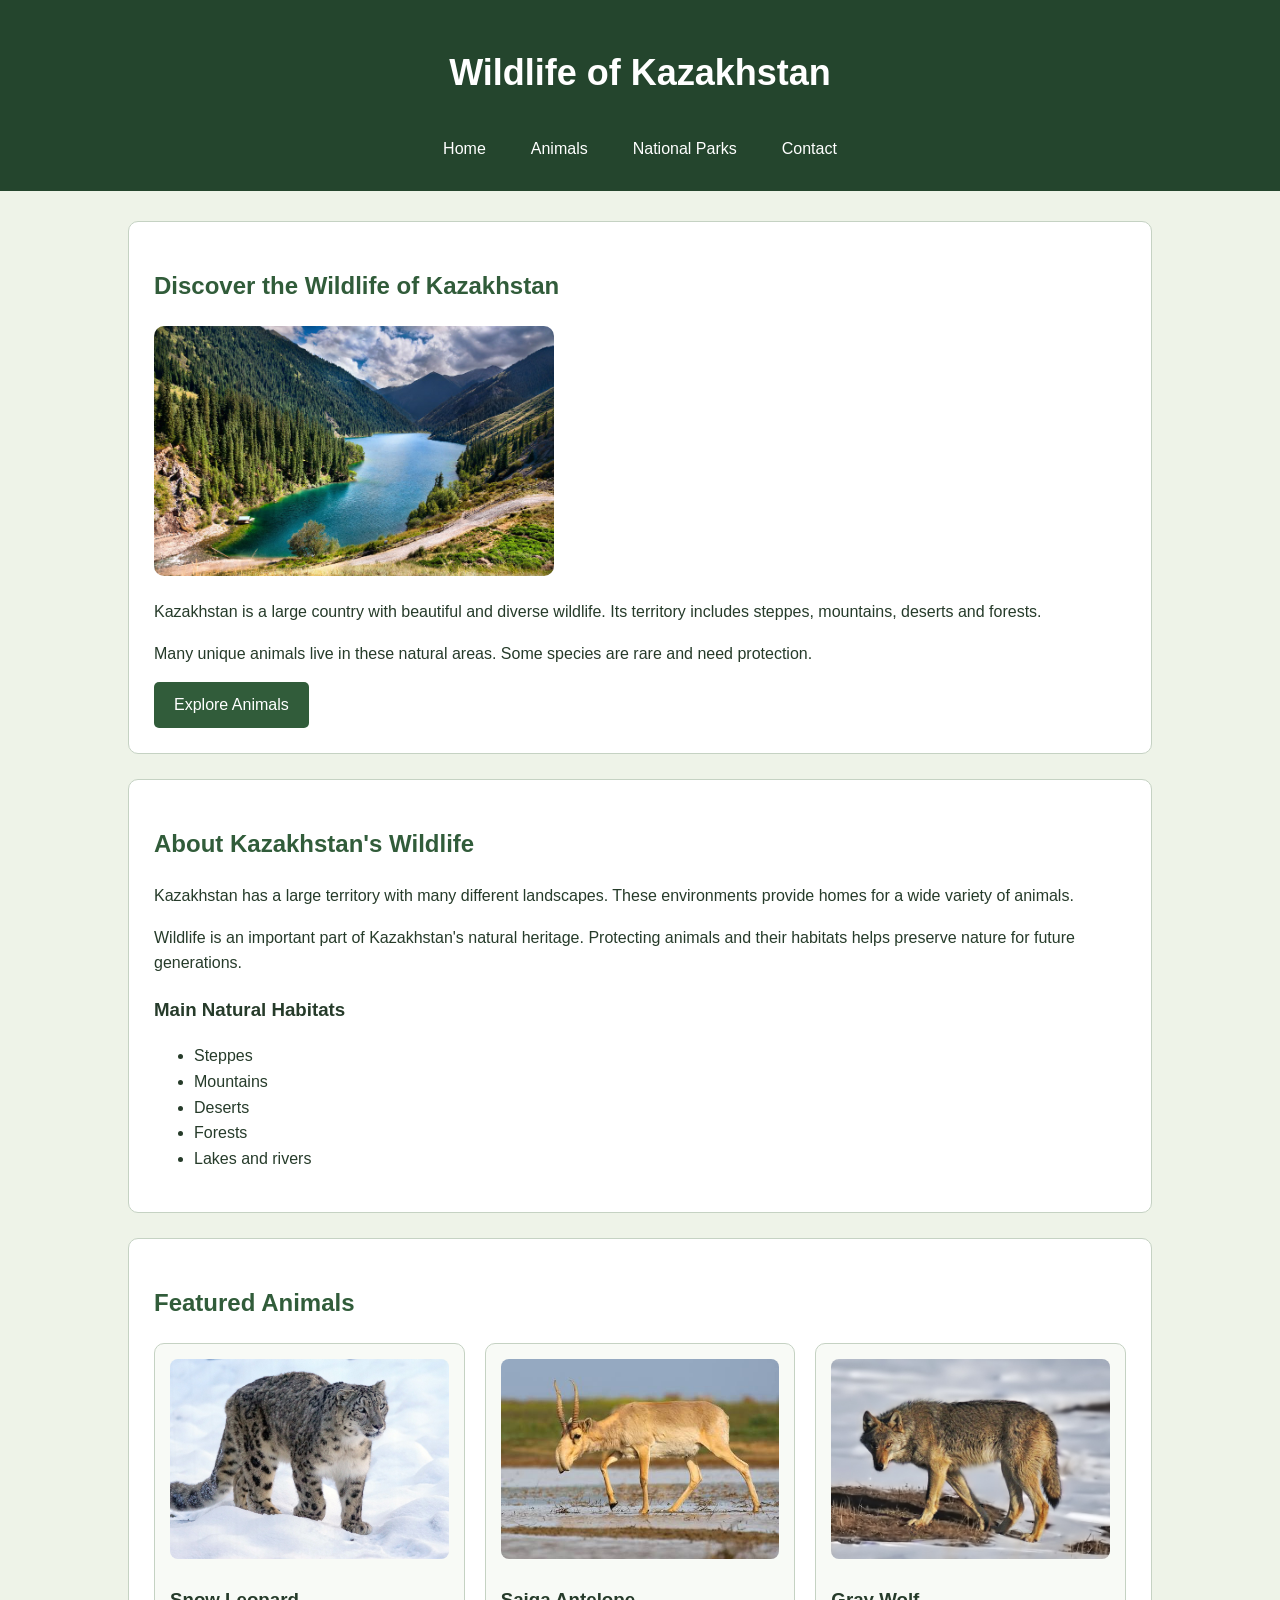
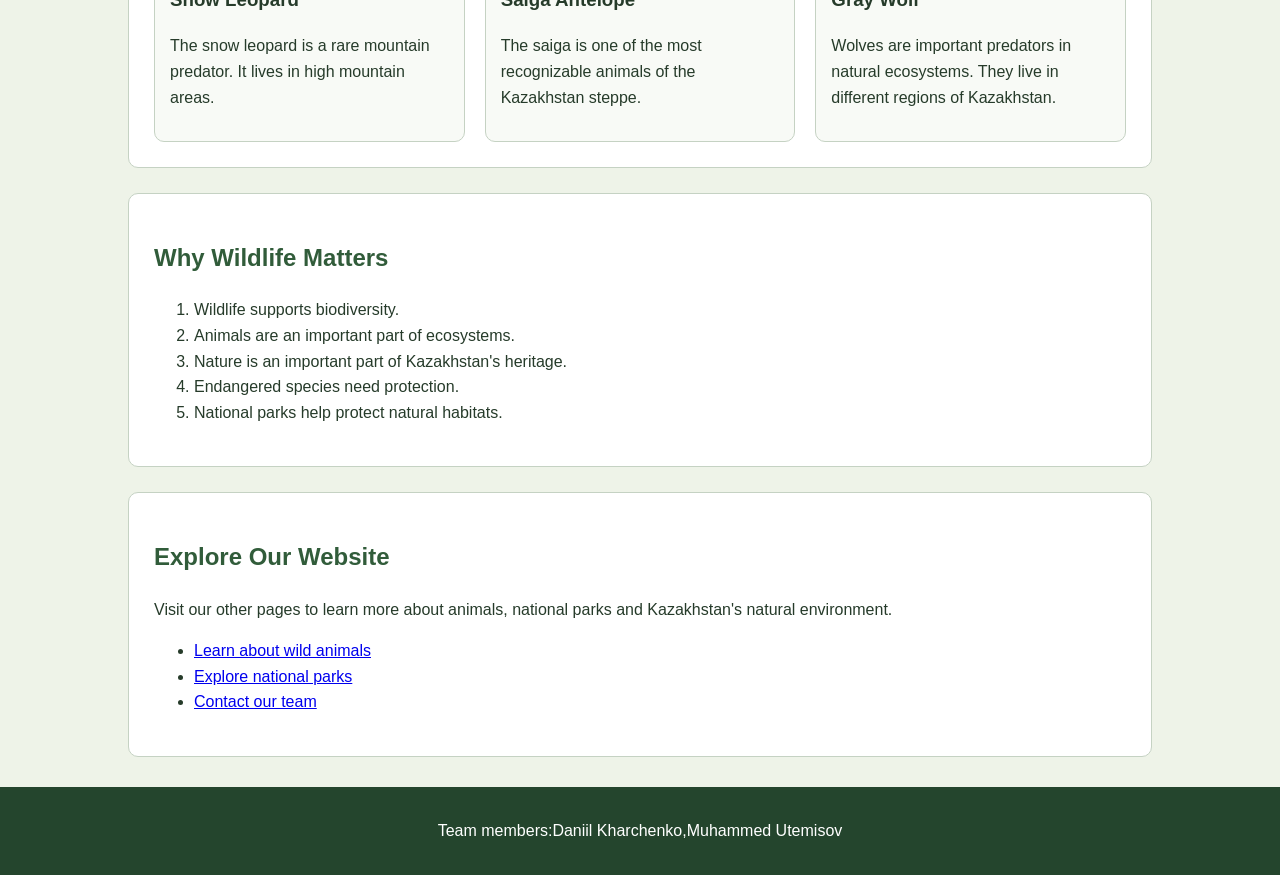
==== index.html @ e921d653 "Initial commit" ====
<!DOCTYPE html>
<html lang="en">

<head>
    <meta charset="UTF-8">
    <meta name="viewport" content="width=device-width, initial-scale=1.0">

    <title>Wildlife of Kazakhstan</title>

    <link rel="stylesheet" href="css/style.css">
</head>

<body>

<header>
    <h1>Wildlife of Kazakhstan</h1>

    <nav class="nav-menu">
        <a href="index.html">Home</a>
        <a href="animals.html">Animals</a>
        <a href="parks.html">National Parks</a>
        <a href="contact.html">Contact</a>
    </nav>
</header>

<main>

    <section class="hero">

        <h2>Discover the Wildlife of Kazakhstan</h2>

        <img src="images/kazakhstan-nature.jpg"
             alt="Beautiful nature of Kazakhstan">

        <p>
            Kazakhstan is a large country with beautiful and diverse wildlife.
            Its territory includes steppes, mountains, deserts and forests.
        </p>

        <p>
            Many unique animals live in these natural areas.
            Some species are rare and need protection.
        </p>

        <a href="animals.html" class="button">Explore Animals</a>

    </section>


    <section>

        <h2>About Kazakhstan's Wildlife</h2>

        <p>
            Kazakhstan has a large territory with many different landscapes.
            These environments provide homes for a wide variety of animals.
        </p>

        <p>
            Wildlife is an important part of Kazakhstan's natural heritage.
            Protecting animals and their habitats helps preserve nature
            for future generations.
        </p>

        <h3>Main Natural Habitats</h3>

        <ul>
            <li>Steppes</li>
            <li>Mountains</li>
            <li>Deserts</li>
            <li>Forests</li>
            <li>Lakes and rivers</li>
        </ul>

    </section>


    <section>

        <h2>Featured Animals</h2>

        <div class="cards">

            <article class="card">

                <img src="images/snow-leopard.jpg"
                     alt="Snow leopard in the mountains">

                <h3>Snow Leopard</h3>

                <p>
                    The snow leopard is a rare mountain predator.
                    It lives in high mountain areas.
                </p>

            </article>


            <article class="card">

                <img src="images/saiga.jpg"
                     alt="Saiga antelope in the steppe">

                <h3>Saiga Antelope</h3>

                <p>
                    The saiga is one of the most recognizable animals
                    of the Kazakhstan steppe.
                </p>

            </article>


            <article class="card">

                <img src="images/wolf.jpg"
                     alt="Gray wolf in nature">

                <h3>Gray Wolf</h3>

                <p>
                    Wolves are important predators in natural ecosystems.
                    They live in different regions of Kazakhstan.
                </p>

            </article>

        </div>

    </section>


    <section>

        <h2>Why Wildlife Matters</h2>

        <ol>
            <li>Wildlife supports biodiversity.</li>
            <li>Animals are an important part of ecosystems.</li>
            <li>Nature is an important part of Kazakhstan's heritage.</li>
            <li>Endangered species need protection.</li>
            <li>National parks help protect natural habitats.</li>
        </ol>

    </section>


    <section>

        <h2>Explore Our Website</h2>

        <p>
            Visit our other pages to learn more about animals,
            national parks and Kazakhstan's natural environment.
        </p>

        <ul>
            <li><a href="animals.html">Learn about wild animals</a></li>
            <li><a href="parks.html">Explore national parks</a></li>
            <li><a href="contact.html">Contact our team</a></li>
        </ul>

    </section>

</main>

<footer>
    <p>Team members:Daniil Kharchenko,Muhammed Utemisov</p>
</footer>

</body>
</html>
---- css/style.css ----
body {
    margin: 0;
    padding: 0;
    font-family: Arial, sans-serif;
    background-color: #eef3e8;
    color: #263b2a;
    line-height: 1.6;
}

header {
    background-color: #24452d;
    padding: 20px;
    text-align: center;
}

h1 {
    color: white;
    font-size: 36px;
}

h2 {
    color: #315c3a;
}

.nav-menu {
    display: flex;
    justify-content: center;
    gap: 25px;
}

.nav-menu a {
    color: white;
    text-decoration: none;
    padding: 10px;
}

.nav-menu a:hover {
    background-color: #4f7955;
    border-radius: 5px;
}

main {
    width: 80%;
    margin: 30px auto;
}

section {
    background-color: white;
    margin-bottom: 25px;
    padding: 25px;
    border: 1px solid #c5d2c3;
    border-radius: 10px;
}

footer {
    background-color: #24452d;
    color: white;
    text-align: center;
    padding: 15px;
}
section img {
    width: 400px;
    height: 250px;
    object-fit: cover;
    border-radius: 10px;
}
table {
    width: 100%;
    border-collapse: collapse;
    margin-top: 20px;
}

table th,
table td {
    border: 1px solid #9caf9a;
    padding: 12px;
    text-align: left;
}

table th {
    background-color: #315c3a;
    color: white;
}
#contact-form {
    display: flex;
    flex-direction: column;
    gap: 10px;
}

#contact-form input,
#contact-form select,
#contact-form textarea {
    padding: 10px;
    border: 1px solid #9caf9a;
    border-radius: 5px;
    font-size: 16px;
}

#contact-form input:focus,
#contact-form select:focus,
#contact-form textarea:focus {
    outline: 2px solid #315c3a;
}

#contact-form button {
    padding: 12px;
    background-color: #315c3a;
    color: white;
    border: none;
    border-radius: 5px;
    cursor: pointer;
}

#contact-form button:hover {
    background-color: #4f7955;
}
.round-img {
    width: 400px;
    height: 400px;
    border-radius: 50%;
    object-fit: cover;
}
.page-intro {
    text-align: center;
}

.page-intro img {
    max-width: 100%;
}

.park-info {
    background-color: white;
}

.park-info h3 {
    color: #315c3a;
}

.contact-intro {
    text-align: center;
}

.contact-intro img {
    max-width: 100%;
}

.team-member {
    background-color: #f8faf6;
}

.cards {
    display: flex;
    gap: 20px;
    flex-wrap: wrap;
}

.card {
    flex: 1;
    min-width: 200px;
    padding: 15px;
    border: 1px solid #c5d2c3;
    border-radius: 10px;
    background-color: #f8faf6;
}

.card img {
    width: 100%;
    height: 200px;
    object-fit: cover;
    border-radius: 8px;
}

.button {
    display: inline-block;
    padding: 10px 20px;
    background-color: #315c3a;
    color: white;
    text-decoration: none;
    border-radius: 5px;
}

.button:hover {
    background-color: #4f7955;
}
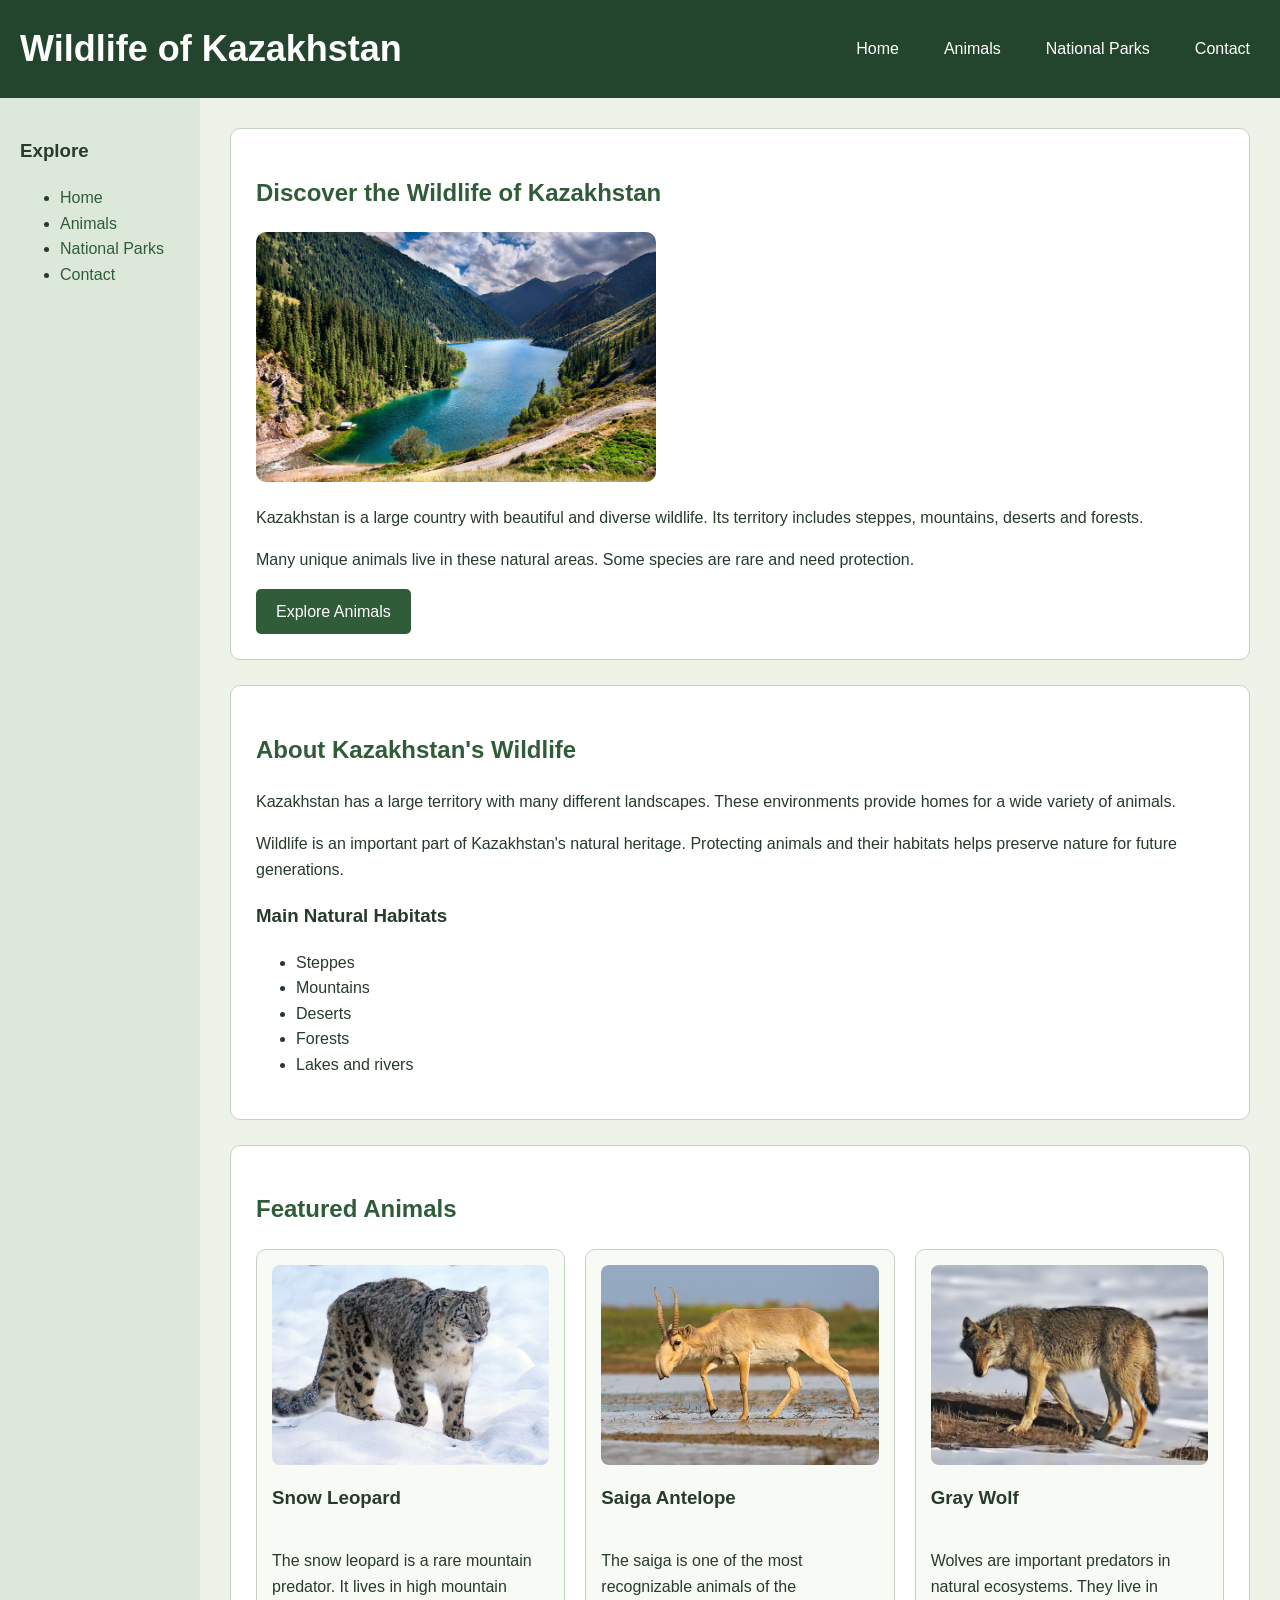
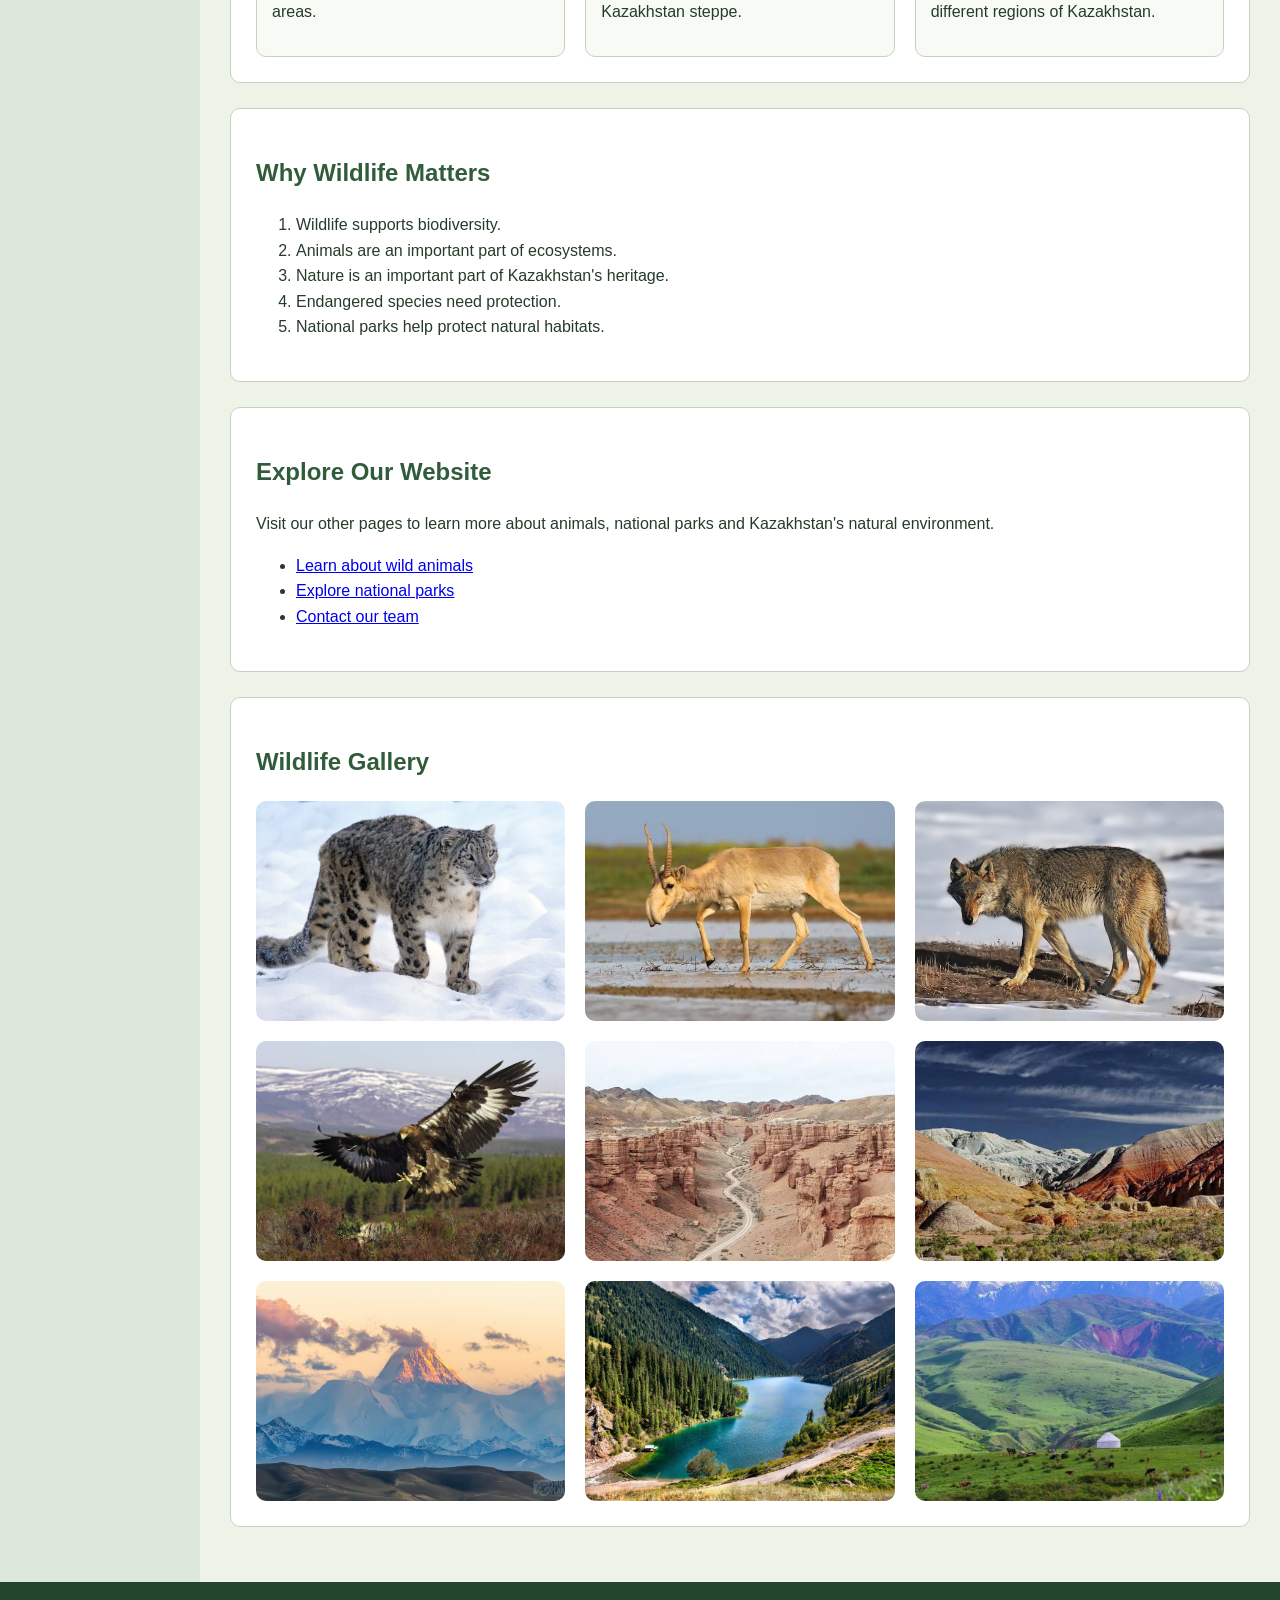
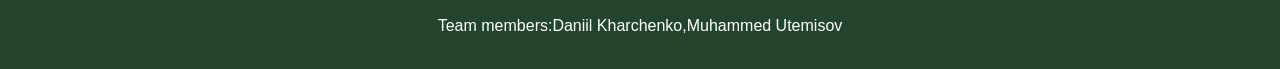
==== commit 57cc48b2: "Update website files" ====
--- a/index.html
+++ b/index.html
@@ -12,7 +12,9 @@
 
 <body>
 
-<header>
+<div class="page-layout">
+
+    <header>
     <h1>Wildlife of Kazakhstan</h1>
 
     <nav class="nav-menu">
@@ -22,6 +24,16 @@
         <a href="contact.html">Contact</a>
     </nav>
 </header>
+    <aside>
+        <h3>Explore</h3>
+
+        <ul>
+            <li><a href="index.html">Home</a></li>
+            <li><a href="animals.html">Animals</a></li>
+            <li><a href="parks.html">National Parks</a></li>
+            <li><a href="contact.html">Contact</a></li>
+        </ul>
+    </aside>
 
 <main>
 
@@ -161,12 +173,64 @@
         </ul>
 
     </section>
+    <section>
+        <h2>Wildlife Gallery</h2>
+
+        <div class="gallery">
+
+            <div class="gallery-item">
+                <img src="images/snow-leopard.jpg" alt="Snow leopard">
+                <p>Snow Leopard</p>
+            </div>
+
+            <div class="gallery-item">
+                <img src="images/saiga.jpg" alt="Saiga">
+                <p>Saiga</p>
+            </div>
+
+            <div class="gallery-item">
+                <img src="images/wolf.jpg" alt="Wolf">
+                <p>Wolf</p>
+            </div>
+
+            <div class="gallery-item">
+                <img src="images/eagle.jpg" alt="Golden eagle">
+                <p>Golden Eagle</p>
+            </div>
+
+            <div class="gallery-item">
+                <img src="images/charyn.jpg" alt="Charyn Canyon">
+                <p>Charyn Canyon</p>
+            </div>
+
+            <div class="gallery-item">
+                <img src="images/altyn-emel.jpg" alt="Altyn-Emel">
+                <p>Altyn-Emel</p>
+            </div>
+
+            <div class="gallery-item">
+                <img src="images/kazakhstan-mountains.jpg" alt="Kazakhstan mountains">
+                <p>Kazakhstan Mountains</p>
+            </div>
+
+            <div class="gallery-item">
+                <img src="images/kazakhstan-nature.jpg" alt="Kazakhstan nature">
+                <p>Kazakhstan Nature</p>
+            </div>
+
+            <div class="gallery-item">
+                <img src="images/Kazakhstan-wildlife.jpg" alt="Kazakhstan wildlife">
+                <p>Kazakhstan Wildlife</p>
+            </div>
+
+        </div>
+    </section>
 
 </main>
 
 <footer>
     <p>Team members:Daniil Kharchenko,Muhammed Utemisov</p>
 </footer>
-
+</div>
 </body>
 </html>
--- a/css/style.css
+++ b/css/style.css
@@ -7,10 +7,13 @@
     line-height: 1.6;
 }
 
+/* Header */
 header {
     background-color: #24452d;
     padding: 20px;
-    text-align: center;
+    display: flex;
+    justify-content: space-between;
+    align-items: center;
 }
 
 h1 {
@@ -22,9 +25,14 @@
     color: #315c3a;
 }
 
+.page-layout header h1 {
+    margin: 0;
+}
+
+/* Navigation */
 .nav-menu {
     display: flex;
-    justify-content: center;
+    justify-content: flex-end;
     gap: 25px;
 }
 
@@ -39,6 +47,7 @@
     border-radius: 5px;
 }
 
+/* Main */
 main {
     width: 80%;
     margin: 30px auto;
@@ -52,18 +61,23 @@
     border-radius: 10px;
 }
 
+/* Footer */
 footer {
     background-color: #24452d;
     color: white;
     text-align: center;
     padding: 15px;
 }
+
+/* Images */
 section img {
     width: 400px;
     height: 250px;
     object-fit: cover;
     border-radius: 10px;
 }
+
+/* Table */
 table {
     width: 100%;
     border-collapse: collapse;
@@ -81,6 +95,8 @@
     background-color: #315c3a;
     color: white;
 }
+
+/* Contact form */
 #contact-form {
     display: flex;
     flex-direction: column;
@@ -114,12 +130,16 @@
 #contact-form button:hover {
     background-color: #4f7955;
 }
+
+/* Round images */
 .round-img {
     width: 400px;
     height: 400px;
     border-radius: 50%;
     object-fit: cover;
 }
+
+/* Page intro */
 .page-intro {
     text-align: center;
 }
@@ -128,6 +148,7 @@
     max-width: 100%;
 }
 
+/* Parks */
 .park-info {
     background-color: white;
 }
@@ -136,6 +157,7 @@
     color: #315c3a;
 }
 
+/* Contact */
 .contact-intro {
     text-align: center;
 }
@@ -148,10 +170,12 @@
     background-color: #f8faf6;
 }
 
+/* Cards - Flexbox */
 .cards {
     display: flex;
     gap: 20px;
     flex-wrap: wrap;
+    align-items: stretch;
 }
 
 .card {
@@ -161,6 +185,19 @@
     border: 1px solid #c5d2c3;
     border-radius: 10px;
     background-color: #f8faf6;
+
+    display: flex;
+    flex-direction: column;
+    transition: 0.3s;
+}
+
+.card:hover {
+    transform: translateY(-5px);
+    box-shadow: 0 8px 20px rgba(0, 0, 0, 0.2);
+}
+
+.card .button {
+    margin-top: auto;
 }
 
 .card img {
@@ -170,6 +207,7 @@
     border-radius: 8px;
 }
 
+/* Buttons */
 .button {
     display: inline-block;
     padding: 10px 20px;
@@ -181,4 +219,134 @@
 
 .button:hover {
     background-color: #4f7955;
+}
+
+/* Grid Page Layout */
+.page-layout {
+    display: grid;
+    grid-template-columns: 200px 1fr;
+    grid-template-rows: auto 1fr auto;
+
+    grid-template-areas:
+        "header header"
+        "sidebar main"
+        "footer footer";
+
+    min-height: 100vh;
+}
+
+.page-layout header {
+    grid-area: header;
+}
+
+.page-layout aside {
+    grid-area: sidebar;
+}
+
+.page-layout main {
+    grid-area: main;
+    width: auto;
+    margin: 30px;
+}
+
+.page-layout footer {
+    grid-area: footer;
+}
+
+/* Sidebar */
+.page-layout aside {
+    padding: 20px;
+    background-color: #dce8d9;
+}
+
+.page-layout aside a {
+    color: #315c3a;
+    text-decoration: none;
+}
+
+.page-layout aside a:hover {
+    text-decoration: underline;
+}
+
+/* Gallery - CSS Grid */
+.gallery {
+    display: grid;
+    grid-template-columns: repeat(3, 1fr);
+    gap: 20px;
+}
+
+.gallery-item {
+    position: relative;
+    overflow: hidden;
+}
+
+.gallery-item img {
+    width: 100%;
+    height: 220px;
+    object-fit: cover;
+    display: block;
+}
+
+.gallery-item p {
+    position: absolute;
+    bottom: 0;
+    left: 0;
+    right: 0;
+
+    margin: 0;
+    padding: 10px;
+
+    background-color: rgba(0, 0, 0, 0.7);
+    color: white;
+    text-align: center;
+
+    opacity: 0;
+}
+
+.gallery-item:hover p {
+    opacity: 1;
+}
+
+/* Responsive Design */
+@media (max-width: 768px) {
+
+    .page-layout {
+        grid-template-columns: 1fr;
+        grid-template-rows: auto auto 1fr auto;
+
+        grid-template-areas:
+            "header"
+            "sidebar"
+            "main"
+            "footer";
+    }
+
+    .page-layout header {
+        flex-direction: column;
+        gap: 15px;
+        text-align: center;
+    }
+
+    .nav-menu {
+        justify-content: center;
+        flex-wrap: wrap;
+    }
+
+    .page-layout main {
+        width: auto;
+        margin: 15px;
+    }
+
+    .cards {
+        flex-direction: column;
+    }
+
+    .gallery {
+        grid-template-columns: 1fr;
+    }
+
+    section img {
+        max-width: 100%;
+        height: auto;
+    }
 }
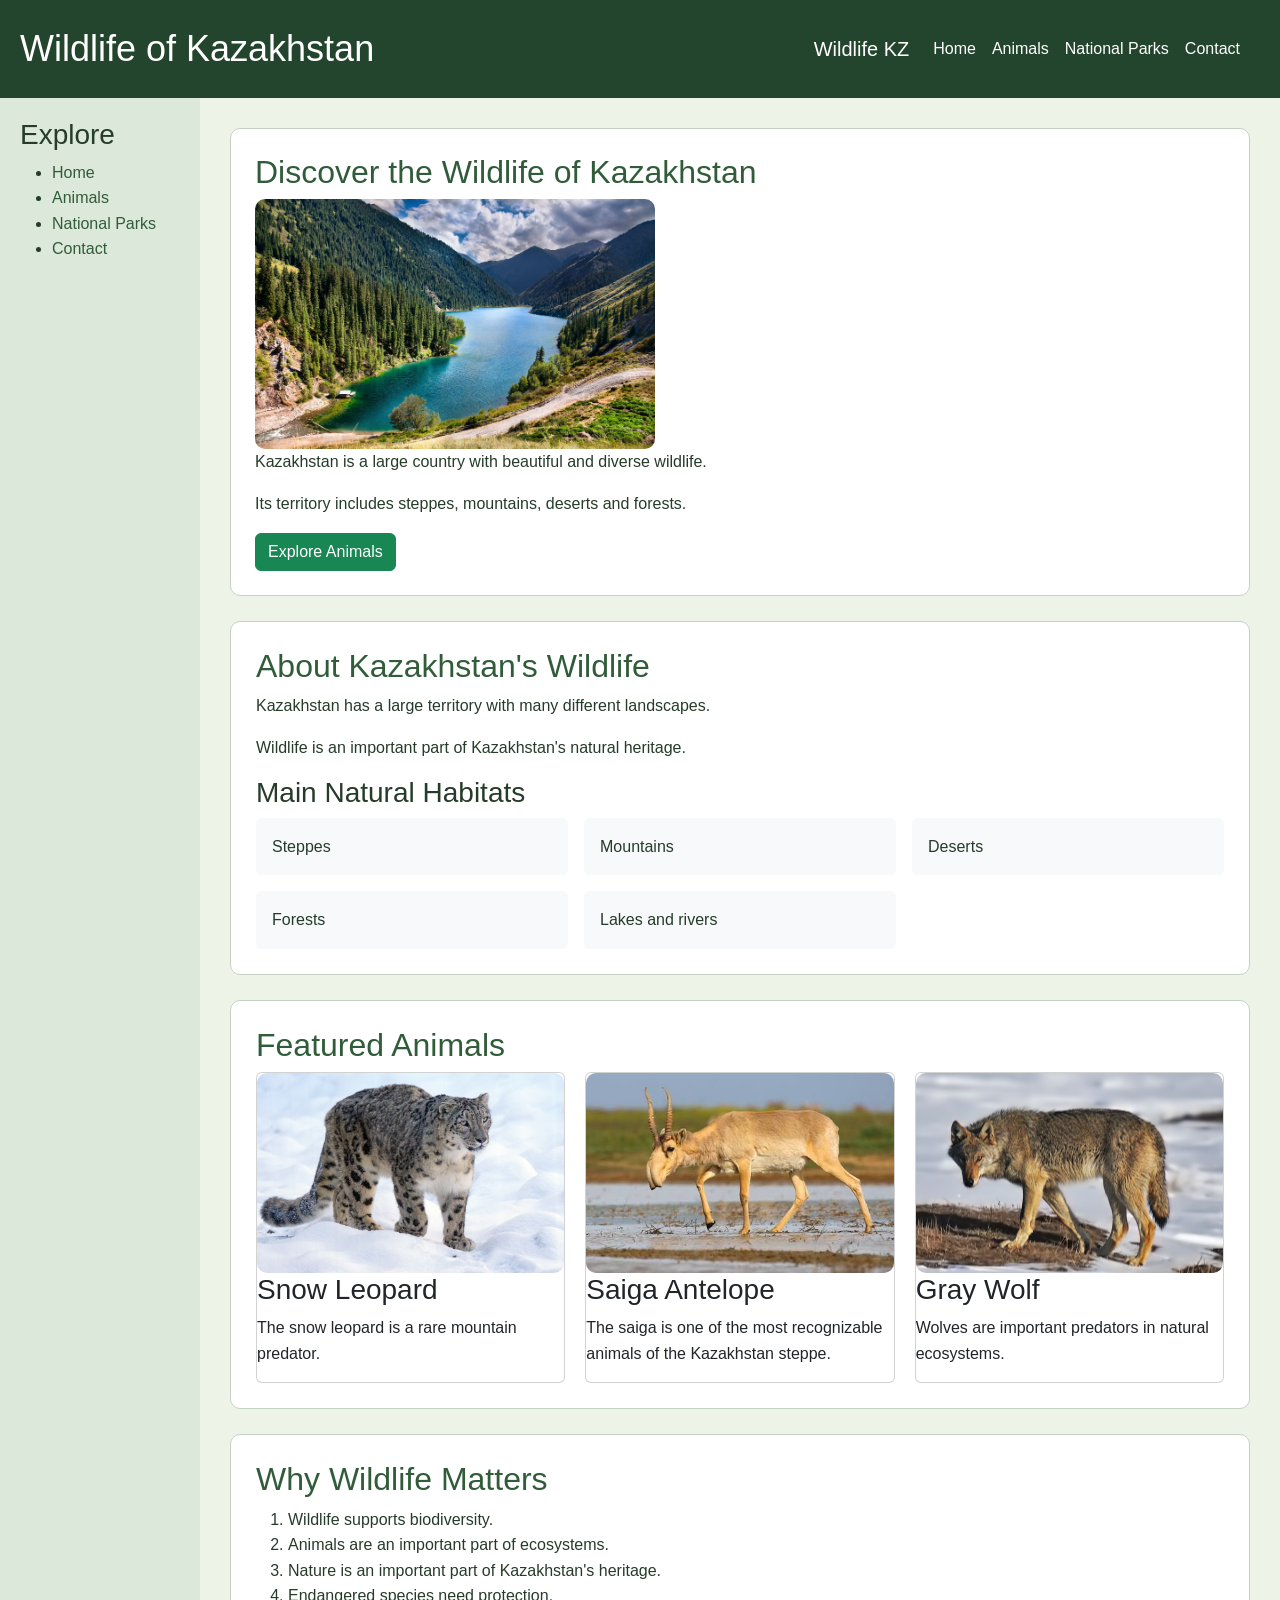
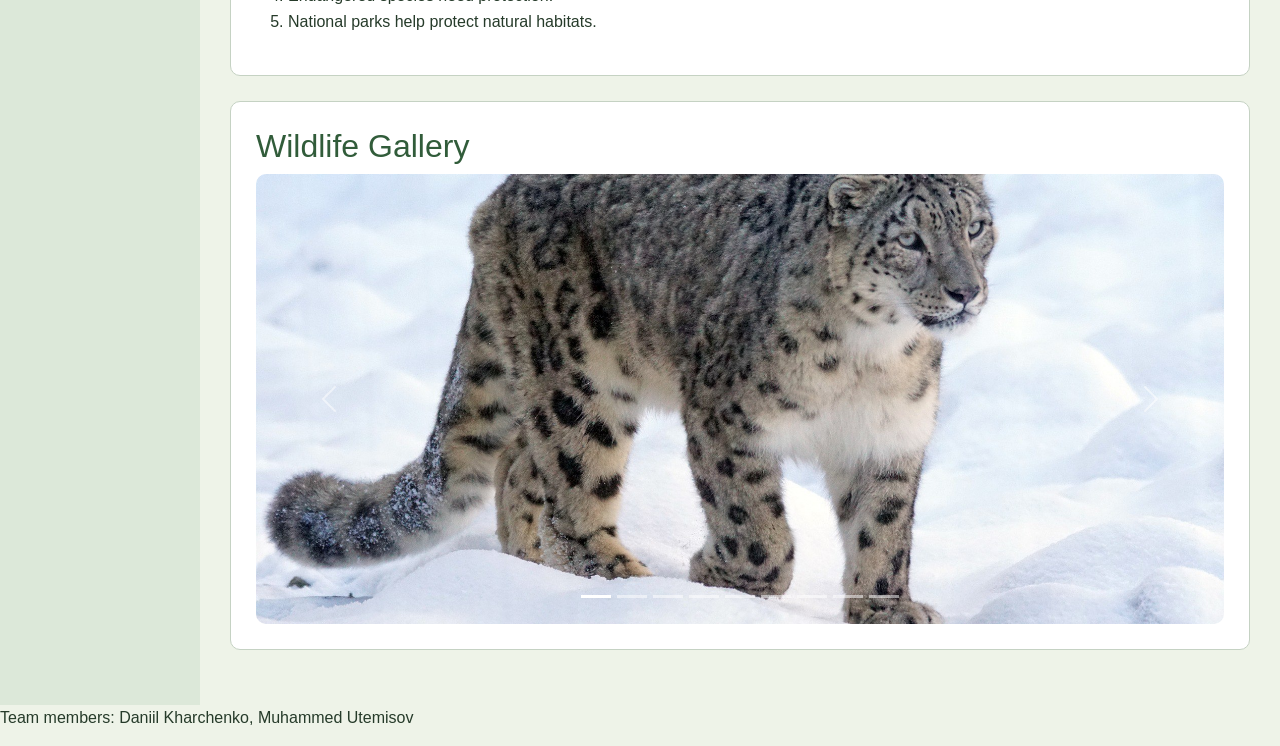
==== commit e9ce1b8d: "Update website files" ====
--- a/index.html
+++ b/index.html
@@ -2,235 +2,483 @@
 <html lang="en">
 
 <head>
+
     <meta charset="UTF-8">
-    <meta name="viewport" content="width=device-width, initial-scale=1.0">
+
+    <meta name="viewport"
+          content="width=device-width, initial-scale=1.0">
 
     <title>Wildlife of Kazakhstan</title>
 
+    <link href="https://cdn.jsdelivr.net/npm/bootstrap@5.3.3/dist/css/bootstrap.min.css"
+          rel="stylesheet">
+
     <link rel="stylesheet" href="css/style.css">
+
 </head>
 
 <body>
 
 <div class="page-layout">
 
+
     <header>
-    <h1>Wildlife of Kazakhstan</h1>
-
-    <nav class="nav-menu">
-        <a href="index.html">Home</a>
-        <a href="animals.html">Animals</a>
-        <a href="parks.html">National Parks</a>
-        <a href="contact.html">Contact</a>
-    </nav>
-</header>
+
+        <h1>Wildlife of Kazakhstan</h1>
+
+
+        <nav class="navbar navbar-expand-lg navbar-dark">
+
+            <div class="container-fluid">
+
+                <a class="navbar-brand"
+                   href="index.html">
+
+                    Wildlife KZ
+
+                </a>
+
+
+                <button class="navbar-toggler"
+                        type="button"
+                        data-bs-toggle="collapse"
+                        data-bs-target="#mainNavbar"
+                        aria-controls="mainNavbar"
+                        aria-expanded="false"
+                        aria-label="Open navigation">
+
+                    <span class="navbar-toggler-icon"></span>
+
+                </button>
+
+
+                <div class="collapse navbar-collapse"
+                     id="mainNavbar">
+
+                    <div class="nav-menu navbar-nav ms-auto">
+
+                        <a class="nav-link active"
+                           href="index.html"
+                           aria-current="page">
+                            Home
+                        </a>
+
+                        <a class="nav-link"
+                           href="animals.html">
+                            Animals
+                        </a>
+
+                        <a class="nav-link"
+                           href="parks.html">
+                            National Parks
+                        </a>
+
+                        <a class="nav-link"
+                           href="contact.html">
+                            Contact
+                        </a>
+
+                    </div>
+
+                </div>
+
+            </div>
+
+        </nav>
+
+    </header>
+
+
     <aside>
+
         <h3>Explore</h3>
 
         <ul>
-            <li><a href="index.html">Home</a></li>
-            <li><a href="animals.html">Animals</a></li>
-            <li><a href="parks.html">National Parks</a></li>
-            <li><a href="contact.html">Contact</a></li>
+
+            <li>
+                <a href="index.html">Home</a>
+            </li>
+
+            <li>
+                <a href="animals.html">Animals</a>
+            </li>
+
+            <li>
+                <a href="parks.html">National Parks</a>
+            </li>
+
+            <li>
+                <a href="contact.html">Contact</a>
+            </li>
+
         </ul>
+
     </aside>
 
-<main>
-
-    <section class="hero">
-
-        <h2>Discover the Wildlife of Kazakhstan</h2>
-
-        <img src="images/kazakhstan-nature.jpg"
-             alt="Beautiful nature of Kazakhstan">
+
+    <main>
+
+
+        <section class="hero p-3 p-md-4">
+
+            <h2>Discover the Wildlife of Kazakhstan</h2>
+
+            <img src="images/kazakhstan-nature.jpg"
+                 alt="Beautiful nature of Kazakhstan">
+
+            <p>
+                Kazakhstan is a large country with beautiful
+                and diverse wildlife.
+            </p>
+
+            <p>
+                Its territory includes steppes, mountains,
+                deserts and forests.
+            </p>
+
+            <a href="animals.html"
+               class="btn btn-success">
+
+                Explore Animals
+
+            </a>
+
+        </section>
+
+
+        <section>
+
+            <h2>About Kazakhstan's Wildlife</h2>
+
+            <p>
+                Kazakhstan has a large territory with many
+                different landscapes.
+            </p>
+
+            <p>
+                Wildlife is an important part of Kazakhstan's
+                natural heritage.
+            </p>
+
+            <h3>Main Natural Habitats</h3>
+
+            <div class="row g-3">
+
+                <div class="col-12 col-md-6 col-lg-4">
+                    <div class="p-3 bg-light rounded">
+                        Steppes
+                    </div>
+                </div>
+
+                <div class="col-12 col-md-6 col-lg-4">
+                    <div class="p-3 bg-light rounded">
+                        Mountains
+                    </div>
+                </div>
+
+                <div class="col-12 col-md-6 col-lg-4">
+                    <div class="p-3 bg-light rounded">
+                        Deserts
+                    </div>
+                </div>
+
+                <div class="col-12 col-md-6 col-lg-4">
+                    <div class="p-3 bg-light rounded">
+                        Forests
+                    </div>
+                </div>
+
+                <div class="col-12 col-md-6 col-lg-4">
+                    <div class="p-3 bg-light rounded">
+                        Lakes and rivers
+                    </div>
+                </div>
+
+            </div>
+
+        </section>
+
+
+        <section>
+
+            <h2>Featured Animals</h2>
+
+            <div class="cards">
+
+                <article class="card">
+
+                    <img src="images/snow-leopard.jpg"
+                         alt="Snow leopard in the mountains">
+
+                    <h3>Snow Leopard</h3>
+
+                    <p>
+                        The snow leopard is a rare mountain predator.
+                    </p>
+
+                </article>
+
+
+                <article class="card">
+
+                    <img src="images/saiga.jpg"
+                         alt="Saiga antelope in the steppe">
+
+                    <h3>Saiga Antelope</h3>
+
+                    <p>
+                        The saiga is one of the most recognizable
+                        animals of the Kazakhstan steppe.
+                    </p>
+
+                </article>
+
+
+                <article class="card">
+
+                    <img src="images/wolf.jpg"
+                         alt="Gray wolf in nature">
+
+                    <h3>Gray Wolf</h3>
+
+                    <p>
+                        Wolves are important predators in
+                        natural ecosystems.
+                    </p>
+
+                </article>
+
+            </div>
+
+        </section>
+
+
+        <section>
+
+            <h2>Why Wildlife Matters</h2>
+
+            <ol>
+
+                <li>Wildlife supports biodiversity.</li>
+
+                <li>Animals are an important part of ecosystems.</li>
+
+                <li>Nature is an important part of Kazakhstan's heritage.</li>
+
+                <li>Endangered species need protection.</li>
+
+                <li>National parks help protect natural habitats.</li>
+
+            </ol>
+
+        </section>
+
+
+        <!-- EXISTING GALLERY → Bootstrap Carousel -->
+
+        <section>
+
+            <h2>Wildlife Gallery</h2>
+
+
+            <div id="wildlifeCarousel"
+                 class="carousel slide"
+                 data-bs-ride="carousel">
+
+
+                <!-- Indicators -->
+
+                <div class="carousel-indicators">
+
+                    <button type="button"
+                            data-bs-target="#wildlifeCarousel"
+                            data-bs-slide-to="0"
+                            class="active"
+                            aria-current="true"
+                            aria-label="Slide 1">
+                    </button>
+
+                    <button type="button"
+                            data-bs-target="#wildlifeCarousel"
+                            data-bs-slide-to="1"
+                            aria-label="Slide 2">
+                    </button>
+
+                    <button type="button"
+                            data-bs-target="#wildlifeCarousel"
+                            data-bs-slide-to="2"
+                            aria-label="Slide 3">
+                    </button>
+
+                    <button type="button"
+                            data-bs-target="#wildlifeCarousel"
+                            data-bs-slide-to="3"
+                            aria-label="Slide 4">
+                    </button>
+
+                    <button type="button"
+                            data-bs-target="#wildlifeCarousel"
+                            data-bs-slide-to="4"
+                            aria-label="Slide 5">
+                    </button>
+
+                    <button type="button"
+                            data-bs-target="#wildlifeCarousel"
+                            data-bs-slide-to="5"
+                            aria-label="Slide 6">
+                    </button>
+
+                    <button type="button"
+                            data-bs-target="#wildlifeCarousel"
+                            data-bs-slide-to="6"
+                            aria-label="Slide 7">
+                    </button>
+
+                    <button type="button"
+                            data-bs-target="#wildlifeCarousel"
+                            data-bs-slide-to="7"
+                            aria-label="Slide 8">
+                    </button>
+
+                    <button type="button"
+                            data-bs-target="#wildlifeCarousel"
+                            data-bs-slide-to="8"
+                            aria-label="Slide 9">
+                    </button>
+
+                </div>
+
+
+                <div class="carousel-inner">
+
+                    <div class="carousel-item active">
+
+                        <img src="images/snow-leopard.jpg"
+                             class="d-block w-100 carousel-image"
+                             alt="Snow leopard">
+
+                    </div>
+
+
+                    <div class="carousel-item">
+
+                        <img src="images/saiga.jpg"
+                             class="d-block w-100 carousel-image"
+                             alt="Saiga">
+
+                    </div>
+
+
+                    <div class="carousel-item">
+
+                        <img src="images/wolf.jpg"
+                             class="d-block w-100 carousel-image"
+                             alt="Wolf">
+
+                    </div>
+
+
+                    <div class="carousel-item">
+
+                        <img src="images/eagle.jpg"
+                             class="d-block w-100 carousel-image"
+                             alt="Golden eagle">
+
+                    </div>
+
+
+                    <div class="carousel-item">
+
+                        <img src="images/charyn.jpg"
+                             class="d-block w-100 carousel-image"
+                             alt="Charyn Canyon">
+
+                    </div>
+
+
+                    <div class="carousel-item">
+
+                        <img src="images/altyn-emel.jpg"
+                             class="d-block w-100 carousel-image"
+                             alt="Altyn-Emel">
+
+                    </div>
+
+
+                    <div class="carousel-item">
+
+                        <img src="images/kazakhstan-mountains.jpg"
+                             class="d-block w-100 carousel-image"
+                             alt="Kazakhstan mountains">
+
+                    </div>
+
+
+                    <div class="carousel-item">
+
+                        <img src="images/kazakhstan-nature.jpg"
+                             class="d-block w-100 carousel-image"
+                             alt="Kazakhstan nature">
+
+                    </div>
+
+
+                    <div class="carousel-item">
+
+                        <img src="images/Kazakhstan-wildlife.jpg"
+                             class="d-block w-100 carousel-image"
+                             alt="Kazakhstan wildlife">
+
+                    </div>
+
+                </div>
+
+
+                <button class="carousel-control-prev"
+                        type="button"
+                        data-bs-target="#wildlifeCarousel"
+                        data-bs-slide="prev"
+                        aria-label="Previous image">
+
+                    <span class="carousel-control-prev-icon"
+                          aria-hidden="true">
+                    </span>
+
+                </button>
+
+
+                <button class="carousel-control-next"
+                        type="button"
+                        data-bs-target="#wildlifeCarousel"
+                        data-bs-slide="next"
+                        aria-label="Next image">
+
+                    <span class="carousel-control-next-icon"
+                          aria-hidden="true">
+                    </span>
+
+                </button>
+
+            </div>
+
+        </section>
+
+    </main>
+
+
+    <footer>
 
         <p>
-            Kazakhstan is a large country with beautiful and diverse wildlife.
-            Its territory includes steppes, mountains, deserts and forests.
+            Team members: Daniil Kharchenko, Muhammed Utemisov
         </p>
 
-        <p>
-            Many unique animals live in these natural areas.
-            Some species are rare and need protection.
-        </p>
-
-        <a href="animals.html" class="button">Explore Animals</a>
-
-    </section>
-
-
-    <section>
-
-        <h2>About Kazakhstan's Wildlife</h2>
-
-        <p>
-            Kazakhstan has a large territory with many different landscapes.
-            These environments provide homes for a wide variety of animals.
-        </p>
-
-        <p>
-            Wildlife is an important part of Kazakhstan's natural heritage.
-            Protecting animals and their habitats helps preserve nature
-            for future generations.
-        </p>
-
-        <h3>Main Natural Habitats</h3>
-
-        <ul>
-            <li>Steppes</li>
-            <li>Mountains</li>
-            <li>Deserts</li>
-            <li>Forests</li>
-            <li>Lakes and rivers</li>
-        </ul>
-
-    </section>
-
-
-    <section>
-
-        <h2>Featured Animals</h2>
-
-        <div class="cards">
-
-            <article class="card">
-
-                <img src="images/snow-leopard.jpg"
-                     alt="Snow leopard in the mountains">
-
-                <h3>Snow Leopard</h3>
-
-                <p>
-                    The snow leopard is a rare mountain predator.
-                    It lives in high mountain areas.
-                </p>
-
-            </article>
-
-
-            <article class="card">
-
-                <img src="images/saiga.jpg"
-                     alt="Saiga antelope in the steppe">
-
-                <h3>Saiga Antelope</h3>
-
-                <p>
-                    The saiga is one of the most recognizable animals
-                    of the Kazakhstan steppe.
-                </p>
-
-            </article>
-
-
-            <article class="card">
-
-                <img src="images/wolf.jpg"
-                     alt="Gray wolf in nature">
-
-                <h3>Gray Wolf</h3>
-
-                <p>
-                    Wolves are important predators in natural ecosystems.
-                    They live in different regions of Kazakhstan.
-                </p>
-
-            </article>
-
-        </div>
-
-    </section>
-
-
-    <section>
-
-        <h2>Why Wildlife Matters</h2>
-
-        <ol>
-            <li>Wildlife supports biodiversity.</li>
-            <li>Animals are an important part of ecosystems.</li>
-            <li>Nature is an important part of Kazakhstan's heritage.</li>
-            <li>Endangered species need protection.</li>
-            <li>National parks help protect natural habitats.</li>
-        </ol>
-
-    </section>
-
-
-    <section>
-
-        <h2>Explore Our Website</h2>
-
-        <p>
-            Visit our other pages to learn more about animals,
-            national parks and Kazakhstan's natural environment.
-        </p>
-
-        <ul>
-            <li><a href="animals.html">Learn about wild animals</a></li>
-            <li><a href="parks.html">Explore national parks</a></li>
-            <li><a href="contact.html">Contact our team</a></li>
-        </ul>
-
-    </section>
-    <section>
-        <h2>Wildlife Gallery</h2>
-
-        <div class="gallery">
-
-            <div class="gallery-item">
-                <img src="images/snow-leopard.jpg" alt="Snow leopard">
-                <p>Snow Leopard</p>
-            </div>
-
-            <div class="gallery-item">
-                <img src="images/saiga.jpg" alt="Saiga">
-                <p>Saiga</p>
-            </div>
-
-            <div class="gallery-item">
-                <img src="images/wolf.jpg" alt="Wolf">
-                <p>Wolf</p>
-            </div>
-
-            <div class="gallery-item">
-                <img src="images/eagle.jpg" alt="Golden eagle">
-                <p>Golden Eagle</p>
-            </div>
-
-            <div class="gallery-item">
-                <img src="images/charyn.jpg" alt="Charyn Canyon">
-                <p>Charyn Canyon</p>
-            </div>
-
-            <div class="gallery-item">
-                <img src="images/altyn-emel.jpg" alt="Altyn-Emel">
-                <p>Altyn-Emel</p>
-            </div>
-
-            <div class="gallery-item">
-                <img src="images/kazakhstan-mountains.jpg" alt="Kazakhstan mountains">
-                <p>Kazakhstan Mountains</p>
-            </div>
-
-            <div class="gallery-item">
-                <img src="images/kazakhstan-nature.jpg" alt="Kazakhstan nature">
-                <p>Kazakhstan Nature</p>
-            </div>
-
-            <div class="gallery-item">
-                <img src="images/Kazakhstan-wildlife.jpg" alt="Kazakhstan wildlife">
-                <p>Kazakhstan Wildlife</p>
-            </div>
-
-        </div>
-    </section>
-
-</main>
-
-<footer>
-    <p>Team members:Daniil Kharchenko,Muhammed Utemisov</p>
-</footer>
+    </footer>
+
 </div>
+
+
+<script src="https://cdn.jsdelivr.net/npm/bootstrap@5.3.3/dist/js/bootstrap.bundle.min.js">
+</script>
+
 </body>
 </html>
--- a/css/style.css
+++ b/css/style.css
@@ -1,231 +1,66 @@
 body {
     margin: 0;
     padding: 0;
+
     font-family: Arial, sans-serif;
+
     background-color: #eef3e8;
     color: #263b2a;
+
     line-height: 1.6;
 }
 
-/* Header */
+
+/* =========================
+   HEADER
+   ========================= */
+
 header {
     background-color: #24452d;
     padding: 20px;
+
     display: flex;
     justify-content: space-between;
     align-items: center;
 }
 
-h1 {
+header h1 {
     color: white;
     font-size: 36px;
-}
-
-h2 {
-    color: #315c3a;
-}
-
-.page-layout header h1 {
     margin: 0;
 }
 
-/* Navigation */
-.nav-menu {
-    display: flex;
-    justify-content: flex-end;
-    gap: 25px;
-}
-
-.nav-menu a {
+
+/* =========================
+   BOOTSTRAP NAVBAR
+   ========================= */
+
+header .navbar {
+    background-color: #24452d;
+}
+
+header .navbar-brand,
+header .nav-link {
     color: white;
-    text-decoration: none;
-    padding: 10px;
-}
-
-.nav-menu a:hover {
+}
+
+header .nav-link:hover {
     background-color: #4f7955;
     border-radius: 5px;
 }
 
-/* Main */
-main {
-    width: 80%;
-    margin: 30px auto;
-}
-
-section {
-    background-color: white;
-    margin-bottom: 25px;
-    padding: 25px;
-    border: 1px solid #c5d2c3;
-    border-radius: 10px;
-}
-
-/* Footer */
-footer {
-    background-color: #24452d;
-    color: white;
-    text-align: center;
-    padding: 15px;
-}
-
-/* Images */
-section img {
-    width: 400px;
-    height: 250px;
-    object-fit: cover;
-    border-radius: 10px;
-}
-
-/* Table */
-table {
-    width: 100%;
-    border-collapse: collapse;
-    margin-top: 20px;
-}
-
-table th,
-table td {
-    border: 1px solid #9caf9a;
-    padding: 12px;
-    text-align: left;
-}
-
-table th {
-    background-color: #315c3a;
-    color: white;
-}
-
-/* Contact form */
-#contact-form {
-    display: flex;
-    flex-direction: column;
-    gap: 10px;
-}
-
-#contact-form input,
-#contact-form select,
-#contact-form textarea {
-    padding: 10px;
-    border: 1px solid #9caf9a;
-    border-radius: 5px;
-    font-size: 16px;
-}
-
-#contact-form input:focus,
-#contact-form select:focus,
-#contact-form textarea:focus {
-    outline: 2px solid #315c3a;
-}
-
-#contact-form button {
-    padding: 12px;
-    background-color: #315c3a;
-    color: white;
-    border: none;
-    border-radius: 5px;
-    cursor: pointer;
-}
-
-#contact-form button:hover {
-    background-color: #4f7955;
-}
-
-/* Round images */
-.round-img {
-    width: 400px;
-    height: 400px;
-    border-radius: 50%;
-    object-fit: cover;
-}
-
-/* Page intro */
-.page-intro {
-    text-align: center;
-}
-
-.page-intro img {
-    max-width: 100%;
-}
-
-/* Parks */
-.park-info {
-    background-color: white;
-}
-
-.park-info h3 {
-    color: #315c3a;
-}
-
-/* Contact */
-.contact-intro {
-    text-align: center;
-}
-
-.contact-intro img {
-    max-width: 100%;
-}
-
-.team-member {
-    background-color: #f8faf6;
-}
-
-/* Cards - Flexbox */
-.cards {
-    display: flex;
-    gap: 20px;
-    flex-wrap: wrap;
-    align-items: stretch;
-}
-
-.card {
-    flex: 1;
-    min-width: 200px;
-    padding: 15px;
-    border: 1px solid #c5d2c3;
-    border-radius: 10px;
-    background-color: #f8faf6;
-
-    display: flex;
-    flex-direction: column;
-    transition: 0.3s;
-}
-
-.card:hover {
-    transform: translateY(-5px);
-    box-shadow: 0 8px 20px rgba(0, 0, 0, 0.2);
-}
-
-.card .button {
-    margin-top: auto;
-}
-
-.card img {
-    width: 100%;
-    height: 200px;
-    object-fit: cover;
-    border-radius: 8px;
-}
-
-/* Buttons */
-.button {
-    display: inline-block;
-    padding: 10px 20px;
-    background-color: #315c3a;
-    color: white;
-    text-decoration: none;
-    border-radius: 5px;
-}
-
-.button:hover {
-    background-color: #4f7955;
-}
-
-/* Grid Page Layout */
+
+/* =========================
+   PAGE LAYOUT
+   ========================= */
+
 .page-layout {
     display: grid;
+
     grid-template-columns: 200px 1fr;
-    grid-template-rows: auto 1fr auto;
+
+    grid-template-rows:
+        auto 1fr auto;
 
     grid-template-areas:
         "header header"
@@ -245,6 +80,7 @@
 
 .page-layout main {
     grid-area: main;
+
     width: auto;
     margin: 30px;
 }
@@ -253,7 +89,11 @@
     grid-area: footer;
 }
 
-/* Sidebar */
+
+/* =========================
+   SIDEBAR
+   ========================= */
+
 .page-layout aside {
     padding: 20px;
     background-color: #dce8d9;
@@ -268,36 +108,179 @@
     text-decoration: underline;
 }
 
-/* Gallery - CSS Grid */
+
+/* =========================
+   SECTIONS
+   ========================= */
+
+section {
+    background-color: white;
+
+    margin-bottom: 25px;
+    padding: 25px;
+
+    border: 1px solid #c5d2c3;
+    border-radius: 10px;
+}
+
+h2 {
+    color: #315c3a;
+}
+
+
+/* =========================
+   IMAGES
+   ========================= */
+
+section img {
+    width: 400px;
+    height: 250px;
+
+    object-fit: cover;
+
+    border-radius: 10px;
+}
+
+.page-intro {
+    text-align: center;
+}
+
+.page-intro img,
+.contact-intro img {
+    max-width: 100%;
+}
+
+
+/* =========================
+   CARDS
+   ========================= */
+
+.cards {
+    display: flex;
+
+    gap: 20px;
+
+    flex-wrap: wrap;
+
+    align-items: stretch;
+}
+
+.cards .card {
+    flex: 1;
+    min-width: 200px;
+
+    transition: 0.3s;
+}
+
+.cards .card:hover {
+    transform: translateY(-5px);
+
+    box-shadow:
+        0 8px 20px
+        rgba(0, 0, 0, 0.2);
+}
+
+.card img {
+    width: 100%;
+    height: 200px;
+
+    object-fit: cover;
+}
+
+
+/* =========================
+   TABLE
+   ========================= */
+
+table {
+    width: 100%;
+
+    border-collapse: collapse;
+
+    margin-top: 20px;
+}
+
+table th,
+table td {
+    border: 1px solid #9caf9a;
+
+    padding: 12px;
+
+    text-align: left;
+}
+
+table th {
+    background-color: #315c3a;
+    color: white;
+}
+
+
+/* =========================
+   PARKS
+   ========================= */
+
+.park-info {
+    background-color: white;
+}
+
+.park-info h3 {
+    color: #315c3a;
+}
+
+.round-img {
+    width: 400px;
+    height: 400px;
+
+    border-radius: 50%;
+
+    object-fit: cover;
+}
+
+
+/* =========================
+   GALLERY
+   ========================= */
+
 .gallery {
     display: grid;
-    grid-template-columns: repeat(3, 1fr);
+
+    grid-template-columns:
+        repeat(3, 1fr);
+
     gap: 20px;
 }
 
 .gallery-item {
     position: relative;
+
     overflow: hidden;
 }
 
 .gallery-item img {
     width: 100%;
     height: 220px;
+
     object-fit: cover;
+
     display: block;
 }
 
 .gallery-item p {
     position: absolute;
+
     bottom: 0;
     left: 0;
     right: 0;
 
     margin: 0;
+
     padding: 10px;
 
-    background-color: rgba(0, 0, 0, 0.7);
+    background-color:
+        rgba(0, 0, 0, 0.7);
+
     color: white;
+
     text-align: center;
 
     opacity: 0;
@@ -307,12 +290,68 @@
     opacity: 1;
 }
 
-/* Responsive Design */
+
+/* =========================
+   BOOTSTRAP CAROUSEL
+   ========================= */
+
+.carousel-image {
+    height: 450px;
+
+    object-fit: cover;
+
+    border-radius: 10px;
+}
+
+
+/* =========================
+   CONTACT
+   ========================= */
+
+.contact-intro {
+    text-align: center;
+}
+
+.team-member {
+    background-color: #f8faf6;
+}
+
+
+/* =========================
+   MEDIA QUERIES
+   TASK 1 + TASK 2
+   ========================= */
+
+/* Tablet */
+
+@media (min-width: 577px)
+       and (max-width: 992px) {
+
+    header h1 {
+        font-size: 30px;
+    }
+
+    body {
+        font-size: 15px;
+    }
+
+    .cards .card {
+        flex: 1 1 calc(50% - 10px);
+    }
+
+}
+
+
+/* Mobile */
+
 @media (max-width: 768px) {
 
     .page-layout {
+
         grid-template-columns: 1fr;
-        grid-template-rows: auto auto 1fr auto;
+
+        grid-template-rows:
+            auto auto 1fr auto;
 
         grid-template-areas:
             "header"
@@ -321,32 +360,66 @@
             "footer";
     }
 
-    .page-layout header {
+
+    header {
         flex-direction: column;
+
         gap: 15px;
+
         text-align: center;
     }
 
-    .nav-menu {
-        justify-content: center;
-        flex-wrap: wrap;
-    }
+
+    header h1 {
+        font-size: 24px;
+    }
+
 
     .page-layout main {
         width: auto;
+
         margin: 15px;
     }
+
 
     .cards {
         flex-direction: column;
     }
 
+
     .gallery {
         grid-template-columns: 1fr;
     }
 
+
     section img {
         max-width: 100%;
+
         height: auto;
     }
+
+
+    .round-img {
+        width: 100%;
+        height: auto;
+
+        border-radius: 10px;
+    }
+
+
+    .carousel-image {
+        height: 280px;
+    }
+
+}
+
+
+/* Desktop */
+
+@media (min-width: 993px) {
+
+    body {
+        font-size: 16px;
+    }
+
 }
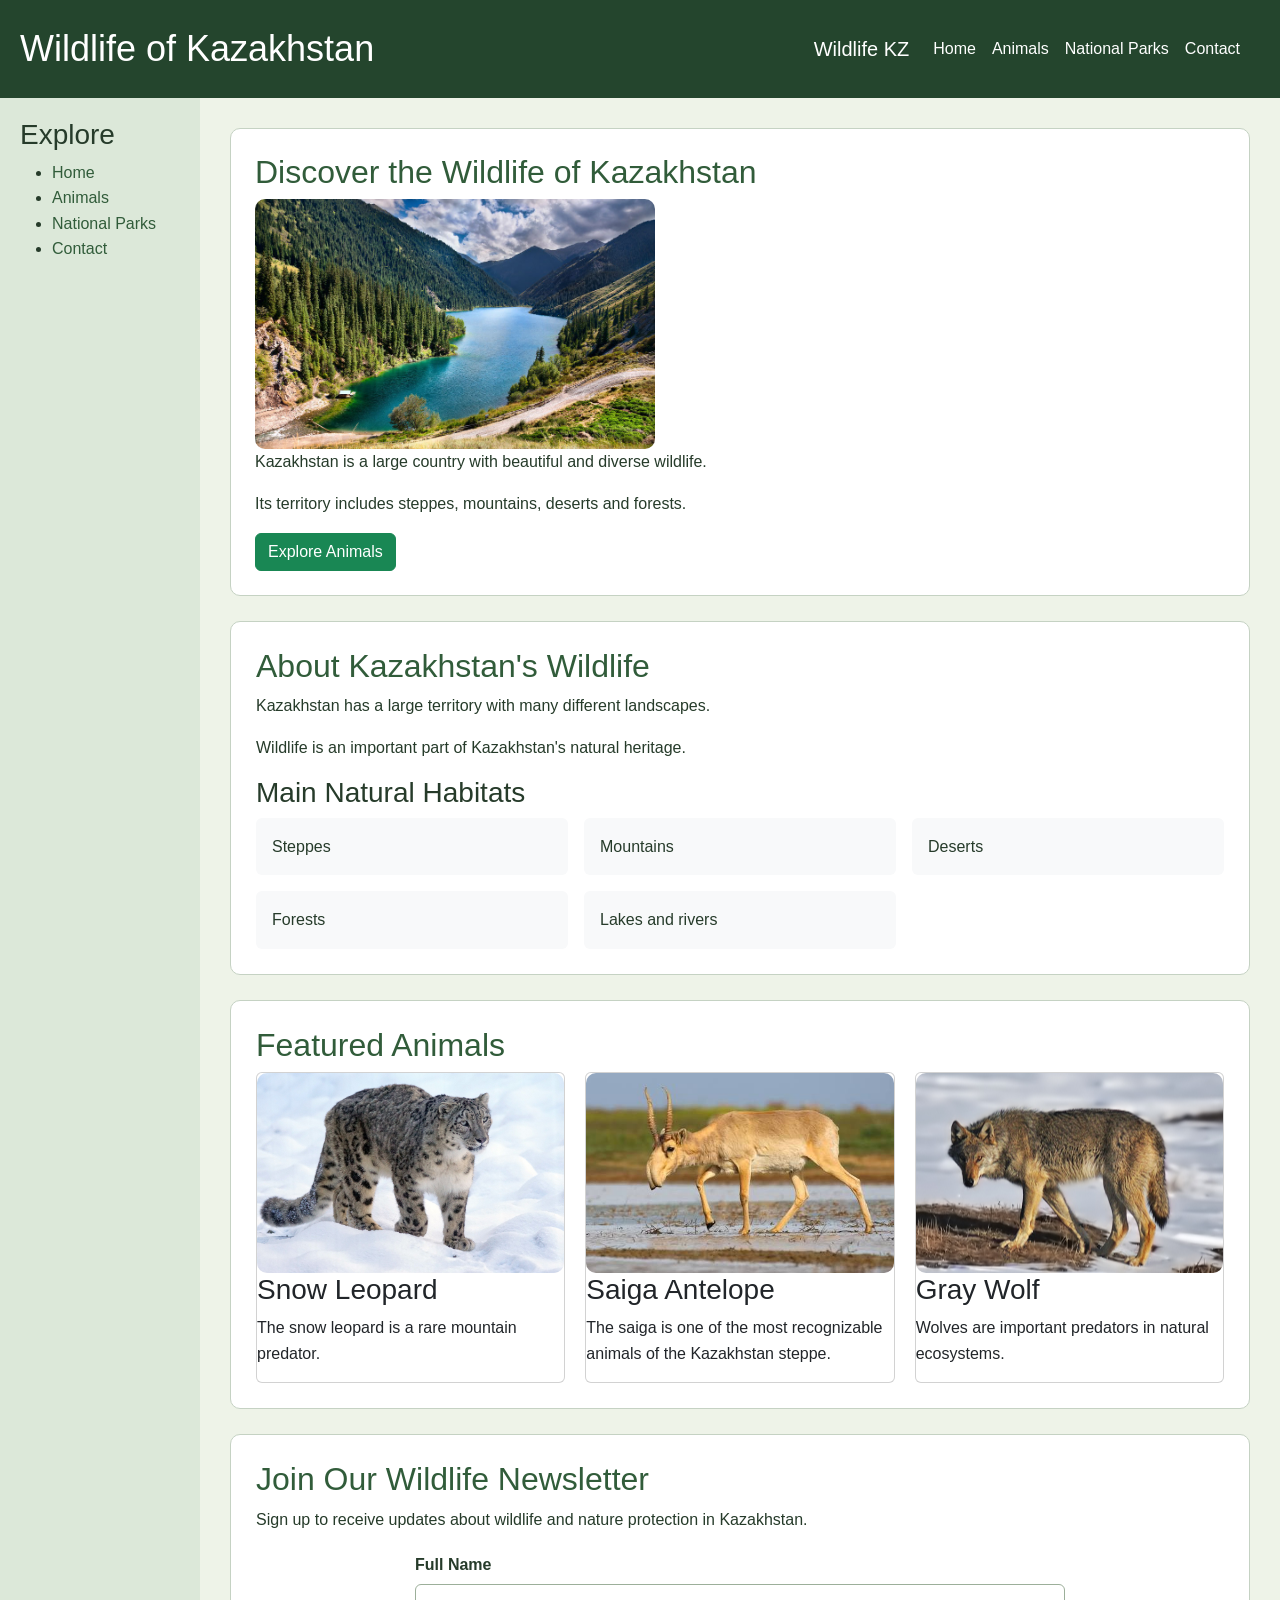
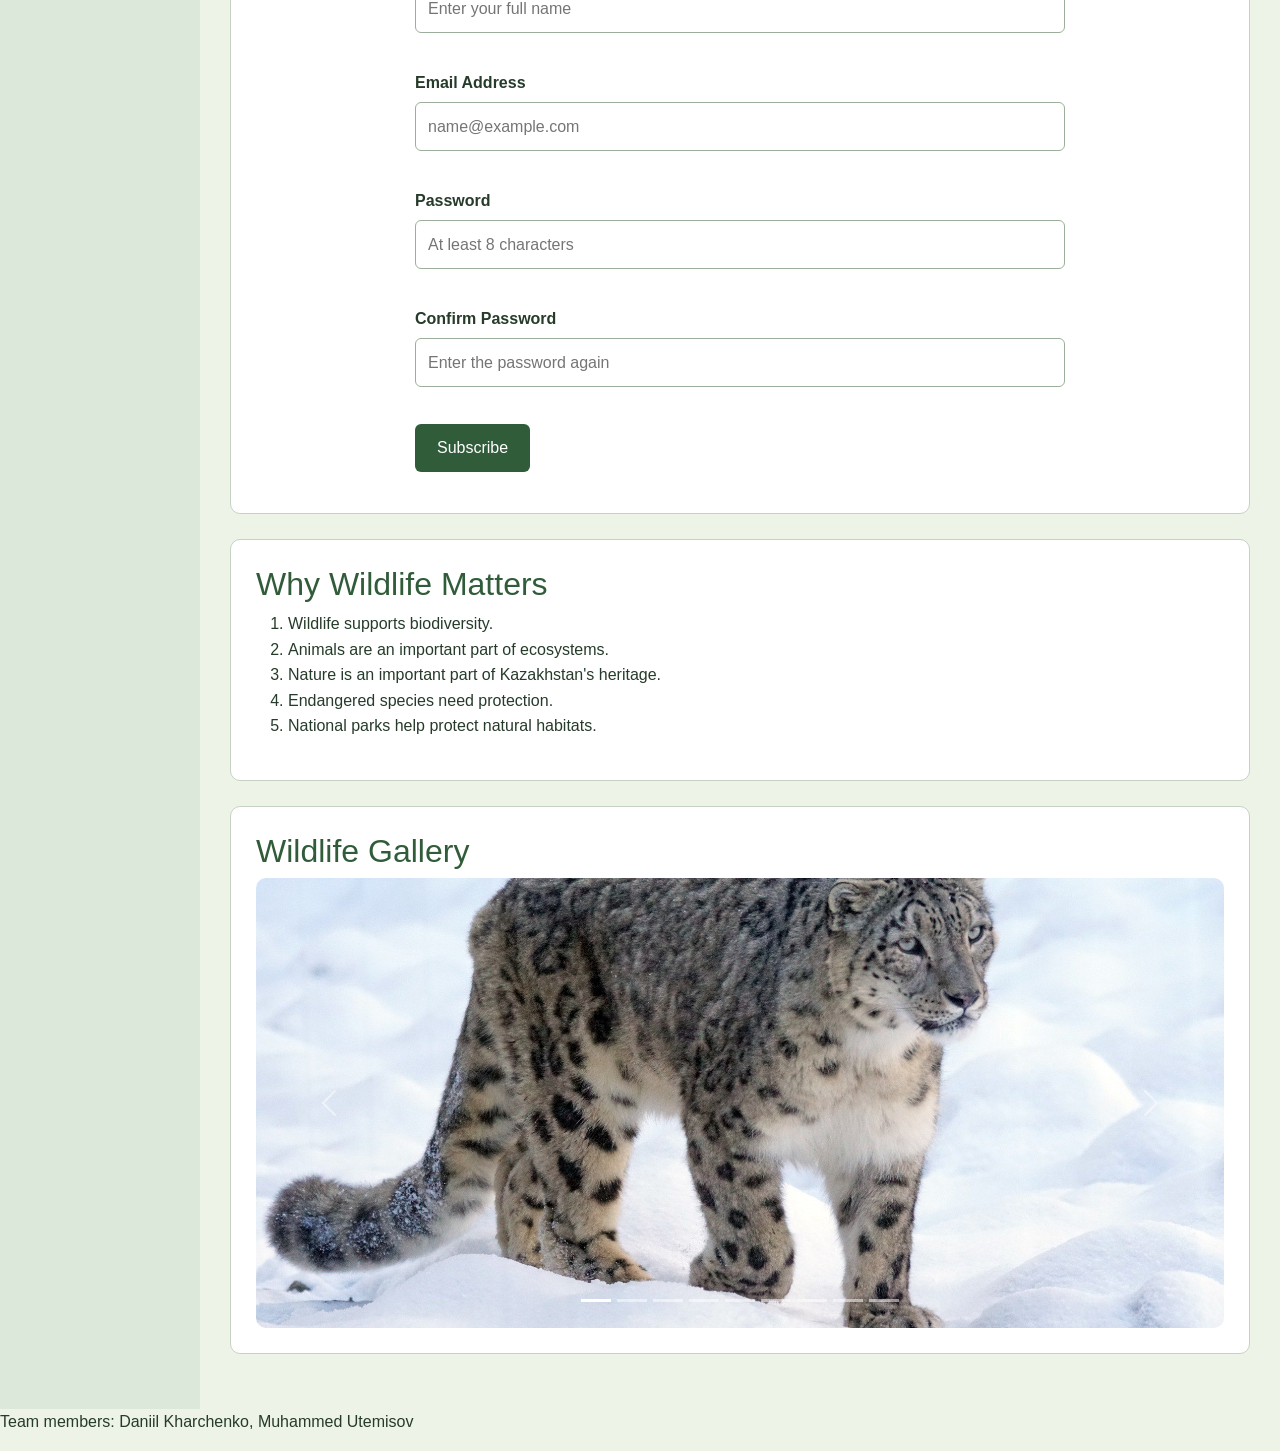
==== commit 7aaa86c8: "Complete Assignment 4 JavaScript tasks" ====
--- a/index.html
+++ b/index.html
@@ -253,6 +253,47 @@
         </section>
 
 
+
+
+        <!-- Task 1: JavaScript Form Validation -->
+        <section id="newsletter-section">
+            <h2>Join Our Wildlife Newsletter</h2>
+            <p>Sign up to receive updates about wildlife and nature protection in Kazakhstan.</p>
+
+            <form id="signup-form" novalidate>
+                <div class="form-field">
+                    <label for="signup-name">Full Name</label>
+                    <input type="text" id="signup-name" name="name"
+                           placeholder="Enter your full name" required>
+                    <small class="field-error" id="name-error"></small>
+                </div>
+
+                <div class="form-field">
+                    <label for="signup-email">Email Address</label>
+                    <input type="email" id="signup-email" name="email"
+                           placeholder="name@example.com" required>
+                    <small class="field-error" id="email-error"></small>
+                </div>
+
+                <div class="form-field">
+                    <label for="signup-password">Password</label>
+                    <input type="password" id="signup-password" name="password"
+                           placeholder="At least 8 characters" required minlength="8">
+                    <small class="field-error" id="password-error"></small>
+                </div>
+
+                <div class="form-field">
+                    <label for="confirm-password">Confirm Password</label>
+                    <input type="password" id="confirm-password" name="confirmPassword"
+                           placeholder="Enter the password again" required>
+                    <small class="field-error" id="confirm-error"></small>
+                </div>
+
+                <button type="submit" class="js-button">Subscribe</button>
+                <p id="form-message" class="form-message" role="status" aria-live="polite"></p>
+            </form>
+        </section>
+
         <section>
 
             <h2>Why Wildlife Matters</h2>
@@ -479,6 +520,7 @@
 
 <script src="https://cdn.jsdelivr.net/npm/bootstrap@5.3.3/dist/js/bootstrap.bundle.min.js">
 </script>
+<script src="js/script.js"></script>
 
 </body>
 </html>
--- a/css/style.css
+++ b/css/style.css
@@ -422,4 +422,189 @@
         font-size: 16px;
     }
 
+}
+
+/* =========================
+   ASSIGNMENT 4 - JAVASCRIPT
+   TASK 1: FORM VALIDATION
+   ========================= */
+
+#signup-form {
+    max-width: 650px;
+    margin: 20px auto 0;
+}
+
+.form-field {
+    margin-bottom: 16px;
+}
+
+.form-field label {
+    display: block;
+    margin-bottom: 6px;
+    font-weight: bold;
+}
+
+.form-field input {
+    box-sizing: border-box;
+    width: 100%;
+    padding: 11px 12px;
+    border: 1px solid #9caf9a;
+    border-radius: 6px;
+    font: inherit;
+}
+
+.form-field input:focus {
+    outline: 2px solid #4f7955;
+    outline-offset: 1px;
+}
+
+.form-field input.input-error {
+    border: 2px solid #b42318;
+    background-color: #fff7f6;
+}
+
+.field-error {
+    display: block;
+    min-height: 1.2em;
+    margin-top: 4px;
+    color: #b42318;
+}
+
+.js-button {
+    padding: 11px 22px;
+    border: 0;
+    border-radius: 6px;
+    background-color: #315c3a;
+    color: white;
+    font: inherit;
+    cursor: pointer;
+}
+
+.js-button:hover {
+    background-color: #24452d;
+}
+
+.form-message {
+    margin-top: 12px;
+    font-weight: bold;
+}
+
+.success-message {
+    color: #236b36;
+}
+
+.error-message {
+    color: #b42318;
+}
+
+
+/* =========================
+   TASK 2: FAQ ACCORDION
+   ========================= */
+
+.faq-item {
+    margin: 12px 0;
+    border: 1px solid #c5d2c3;
+    border-radius: 8px;
+    overflow: hidden;
+}
+
+.faq-question {
+    display: flex;
+    justify-content: space-between;
+    align-items: center;
+    gap: 15px;
+    width: 100%;
+    padding: 16px;
+    border: 0;
+    background-color: #eef3e8;
+    color: #263b2a;
+    text-align: left;
+    font: inherit;
+    font-weight: bold;
+    cursor: pointer;
+}
+
+.faq-question:hover,
+.faq-question:focus-visible {
+    background-color: #dce8d9;
+}
+
+.faq-question span {
+    font-size: 1.4rem;
+    flex-shrink: 0;
+}
+
+.faq-answer {
+    max-height: 0;
+    overflow: hidden;
+    padding: 0 16px;
+    background-color: white;
+    transition: max-height 0.3s ease;
+}
+
+.faq-answer p {
+    margin: 16px 0;
+}
+
+@media (prefers-reduced-motion: reduce) {
+    .faq-answer {
+        transition: none;
+    }
+}
+
+/*ASSIGNMENT 4: POPUP FORM*/
+
+.popup-overlay[hidden] {
+    display: none;
+}
+
+.popup-overlay {
+    position: fixed;
+
+    top: 0;
+    left: 0;
+
+    width: 100%;
+    height: 100%;
+
+    background-color: rgba(0, 0, 0, 0.65);
+
+    display: flex;
+    justify-content: center;
+    align-items: center;
+
+    padding: 15px;
+
+    z-index: 2000;
+}
+
+.popup-box {
+    position: relative;
+
+    background-color: white;
+
+    padding: 25px;
+
+    width: 100%;
+    max-width: 480px;
+
+    max-height: 90vh;
+    overflow-y: auto;
+
+    border-radius: 10px;
+}
+
+.popup-close {
+    position: absolute;
+
+    top: 5px;
+    right: 12px;
+
+    background: none;
+    border: none;
+
+    font-size: 30px;
+
+    cursor: pointer;
 }
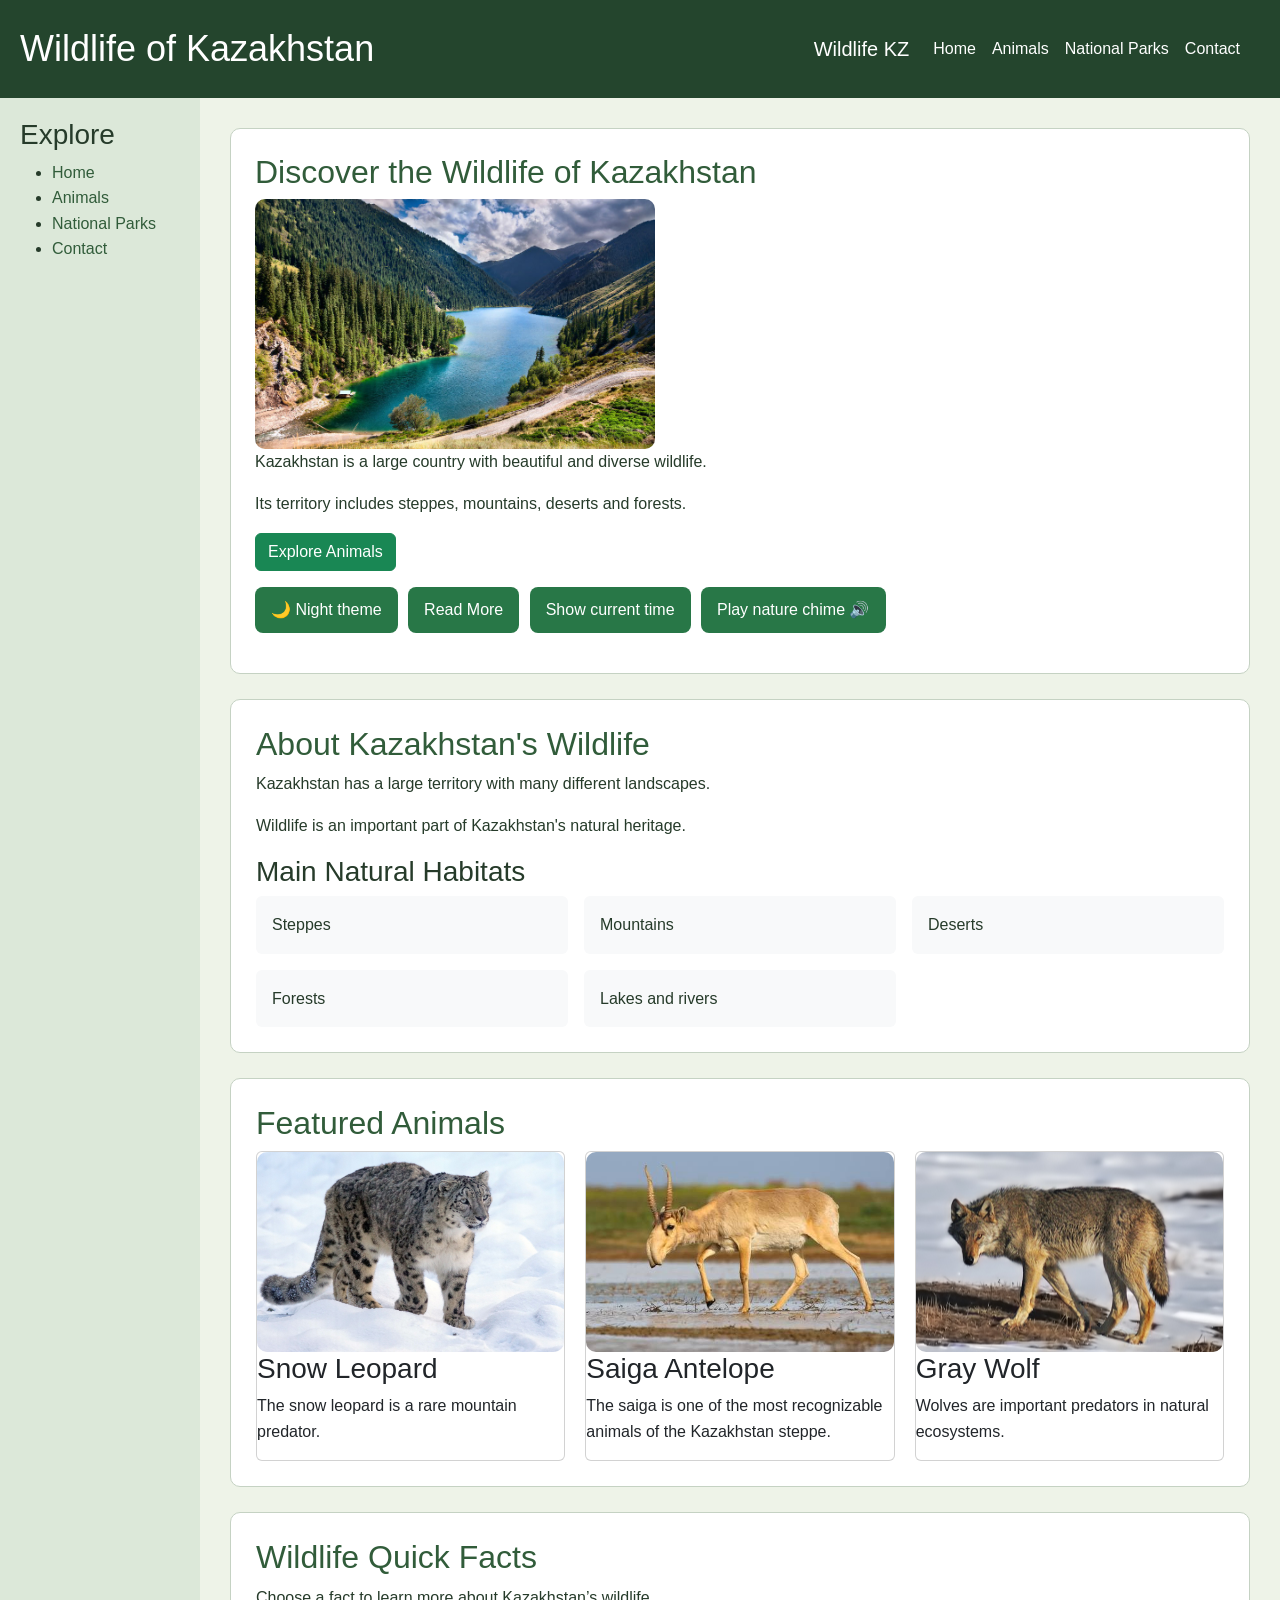
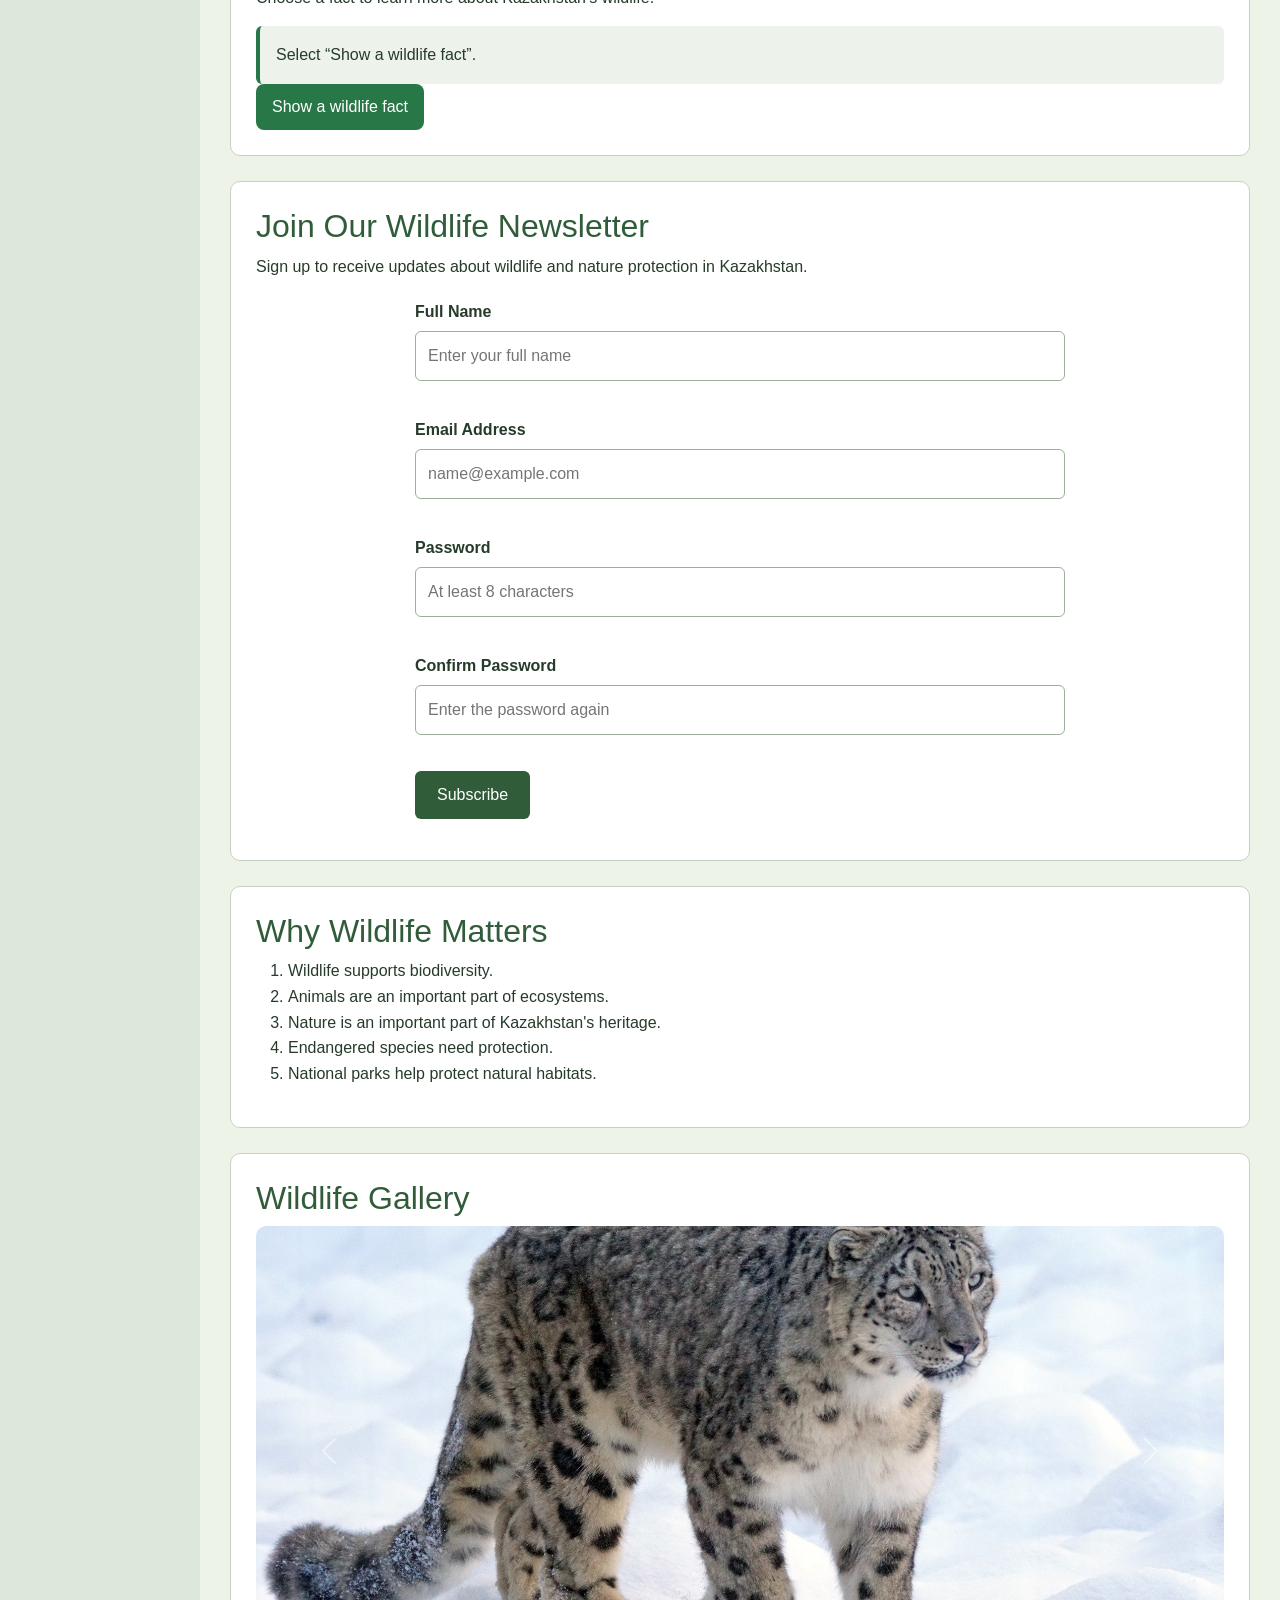
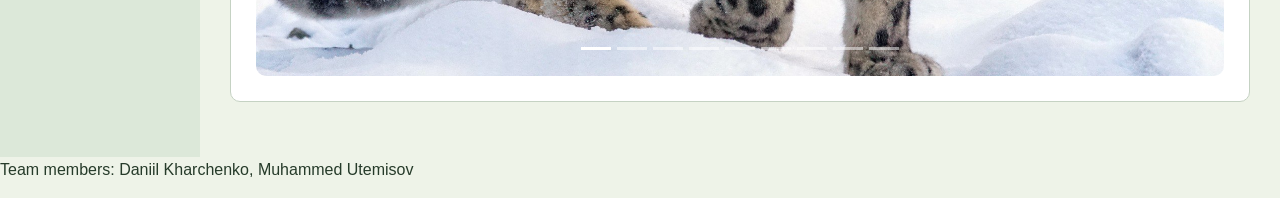
==== commit 26d730a2: "Assignment 5" ====
--- a/index.html
+++ b/index.html
@@ -14,6 +14,8 @@
           rel="stylesheet">
 
     <link rel="stylesheet" href="css/style.css">
+    <link rel="stylesheet" href="css/assignment5.css">
+
 
 </head>
 
@@ -521,6 +523,6 @@
 <script src="https://cdn.jsdelivr.net/npm/bootstrap@5.3.3/dist/js/bootstrap.bundle.min.js">
 </script>
 <script src="js/script.js"></script>
-
+<script src="js/assignment5-home.js"></script>
 </body>
 </html>
--- a/css/assignment5.css
+++ b/css/assignment5.css
@@ -0,0 +1,23 @@
+/* Styles for Assignment 5 features from index.html */
+body.theme-night { background:#17231d !important; color:#edf4e9 !important; transition:background .35s,color .35s; }
+      body.theme-night .page-layout, body.theme-night main section, body.theme-night aside { background:#223229 !important; color:#edf4e9 !important; }
+      body.theme-night .card, body.theme-night .bg-light { background:#304438 !important; color:#edf4e9 !important; }
+      .assignment-tools { display:flex; flex-wrap:wrap; gap:.65rem; margin:1rem 0; }
+      .assignment-tools button, .wildlife-extra button { border:0; border-radius:8px; padding:.65rem 1rem; background:#287747; color:white; cursor:pointer; }
+      .assignment-tools button:focus, .wildlife-extra button:focus, .nav-menu a:focus { outline:3px solid #e7b94b; outline-offset:3px; }
+      .js-reveal { padding:1rem; margin-top:.75rem; border-left:4px solid #287747; background:rgba(110,150,95,.12); border-radius:6px; }
+      .wildlife-pop { animation:wildlifePop .45s ease; }
+      @keyframes wildlifePop { from{opacity:.35;transform:translateY(12px)} to{opacity:1;transform:translateY(0)} }
+      #home-clock { font-weight:600; }
+
+/* Styles for Assignment 5 features from animals.html */
+.animal-tools { display:flex;flex-wrap:wrap;gap:.6rem;margin:1rem 0; }
+      .animal-tools button,.animal-quiz button { border:0;border-radius:8px;padding:.6rem .9rem;background:#287747;color:white;cursor:pointer; }
+      .animal-tools button[aria-pressed="true"] { background:#173d27;box-shadow:0 0 0 3px #e7b94b; }
+      .animal-tools button:focus,.animal-quiz button:focus { outline:3px solid #e7b94b;outline-offset:3px; }
+      .animal-card-filtered { animation:animalAppear .35s ease; }
+      @keyframes animalAppear { from{opacity:.3;transform:scale(.97)} to{opacity:1;transform:scale(1)} }
+      .animal-quiz { margin-top:1.5rem;padding:1rem;border-radius:10px;background:rgba(110,150,95,.13); }
+      .animal-quiz [hidden] { display:none !important; }
+      .animal-quiz label { display:block;margin:.5rem 0; }
+      #animal-quiz-status { min-height:1.5rem;font-weight:600; }
